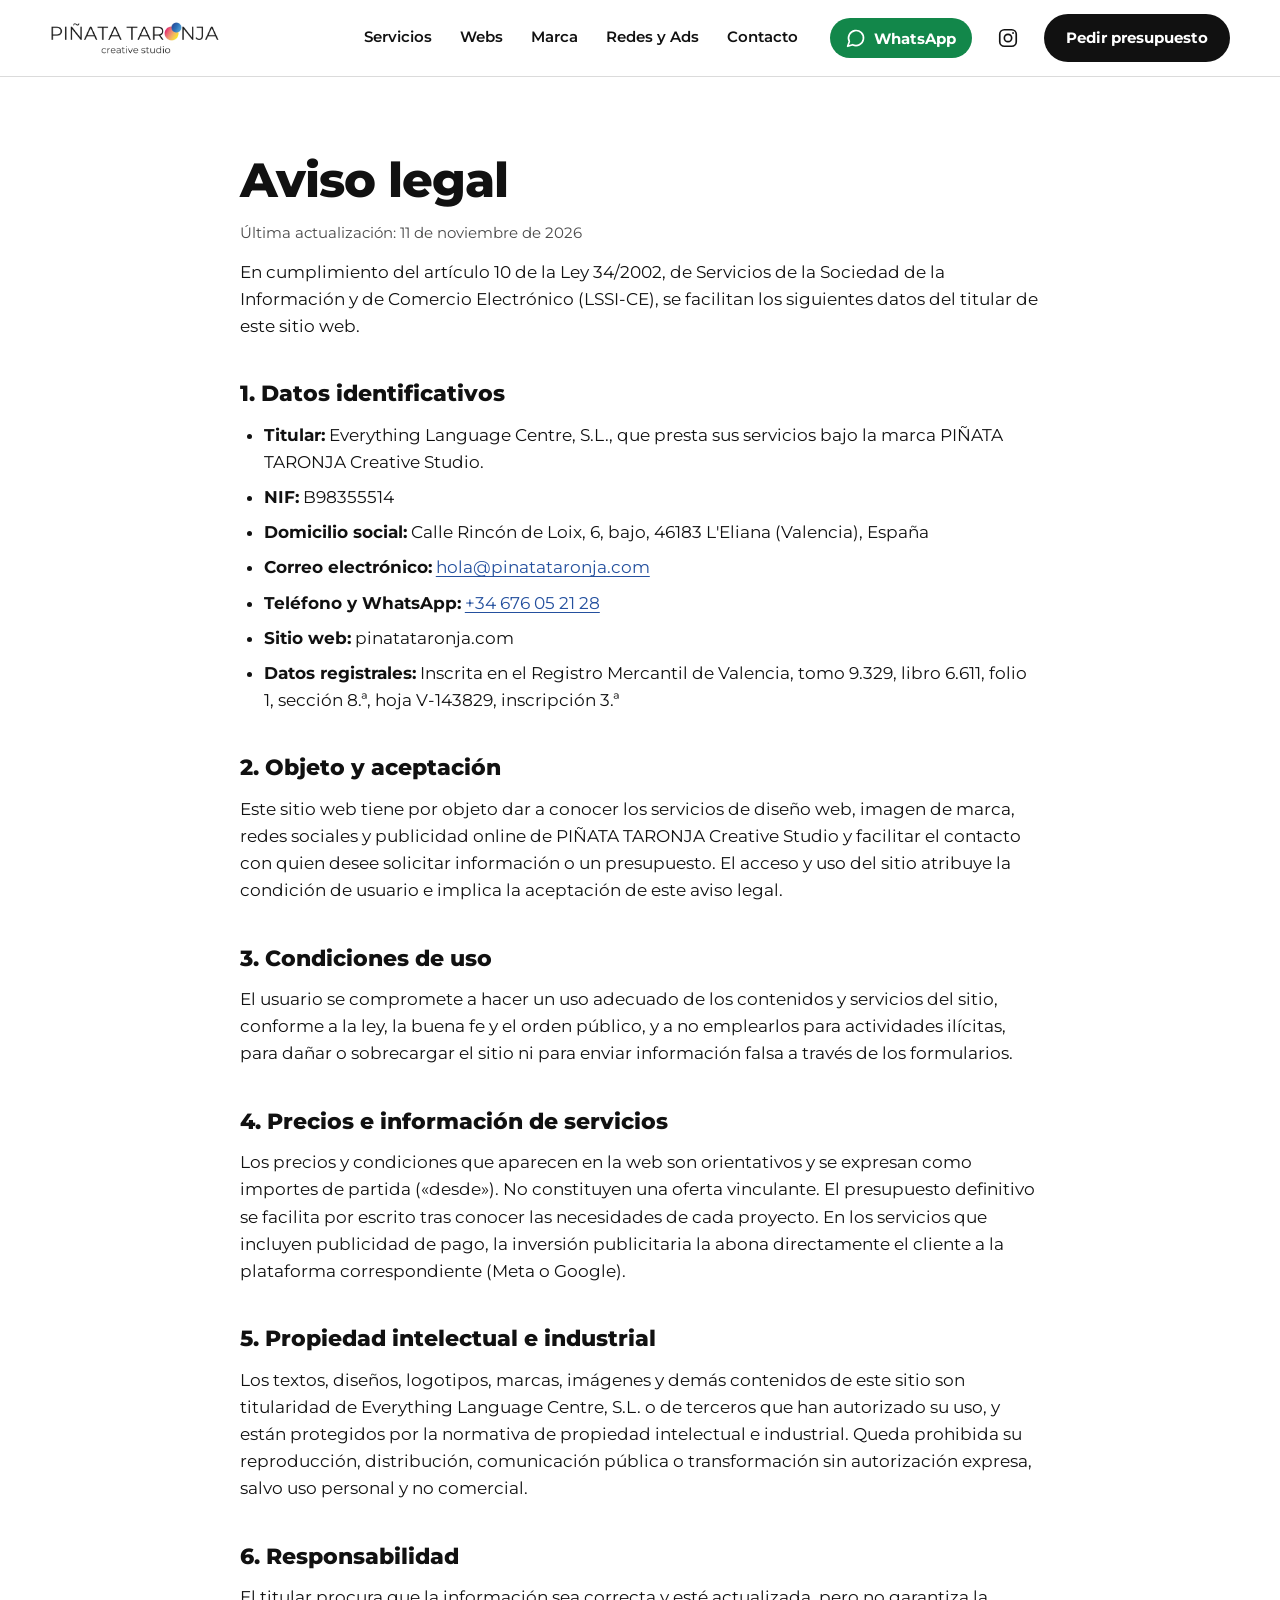
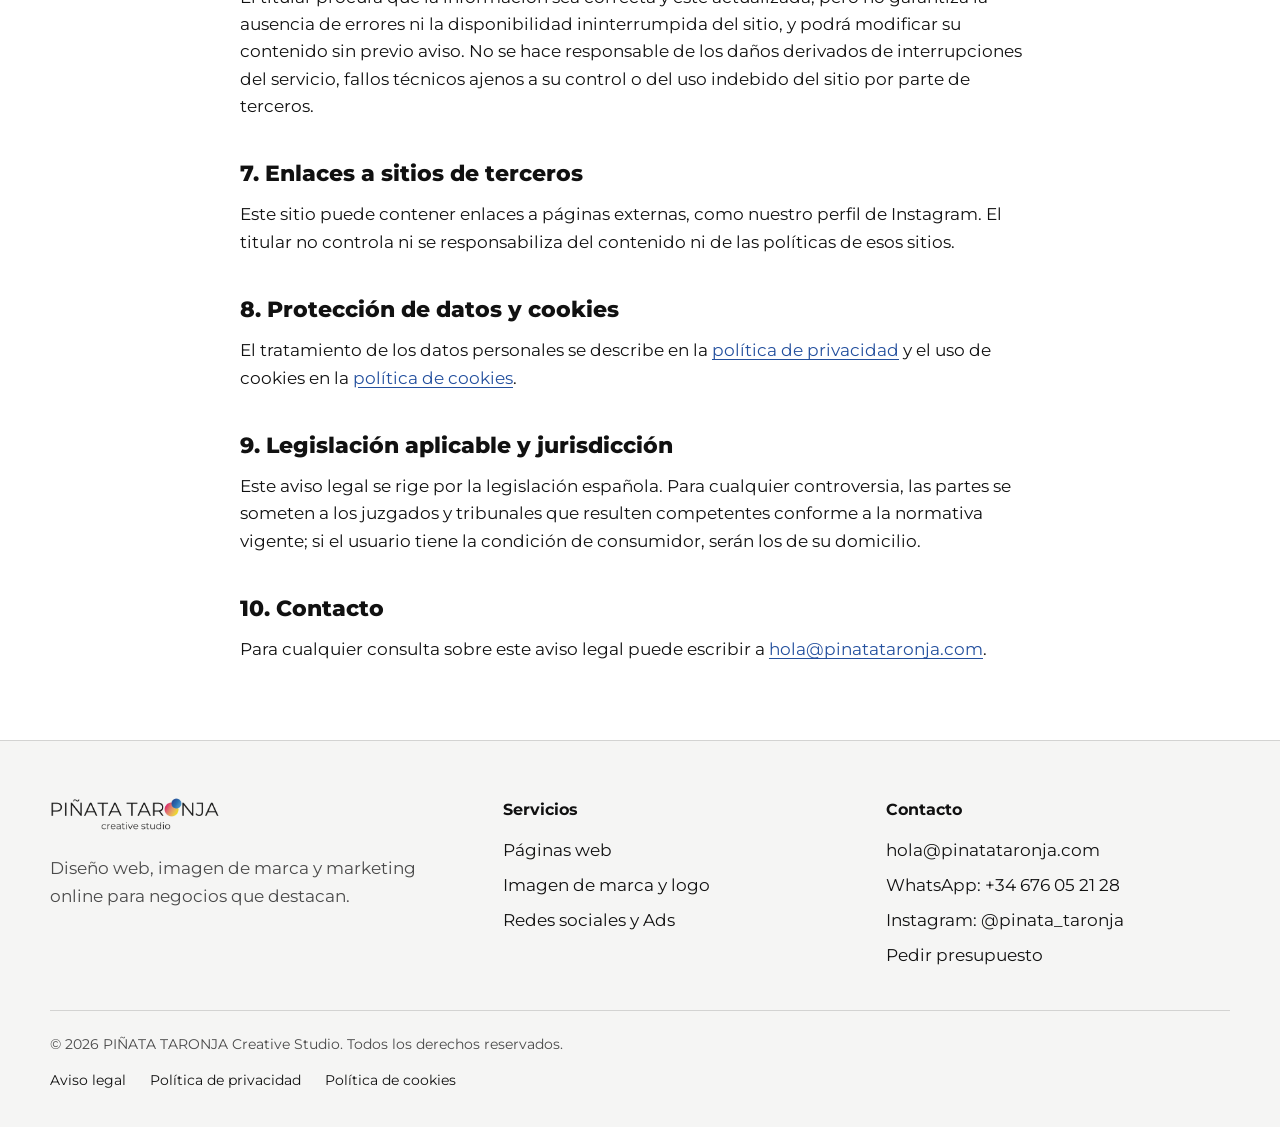
==== aviso-legal.html @ 84d69e21 "Botón de WhatsApp en cabecera, enlace en el pie y teléfono en aviso legal y privacidad Co-Authored-B" ====
<!DOCTYPE html>
<html lang="es">
<head>
  <meta charset="utf-8">
  <meta name="viewport" content="width=device-width, initial-scale=1">
  <title>Aviso legal · PIÑATA TARONJA</title>
  <meta name="description" content="Aviso legal y datos identificativos del titular de pinatataronja.com.">
  <meta name="robots" content="index, follow">
  <link rel="canonical" href="https://pinatataronja.com/aviso-legal">
  <link rel="icon" href="img/favicon.png" type="image/png">
  <link rel="preload" href="fonts/montserrat-latin-wght-normal.woff2" as="font" type="font/woff2" crossorigin>
  <link rel="stylesheet" href="css/style.css">
</head>
<body>
  <a class="salto" href="#contenido">Saltar al contenido</a>
<header class="cabecera">
    <div class="contenedor cabecera-interior">
      <a class="logo" href="/" aria-label="PIÑATA TARONJA Creative Studio, inicio"><img src="img/logo.webp" alt="PIÑATA TARONJA Creative Studio" width="184" height="34"></a>
      <nav class="menu" aria-label="Principal">
        <a href="/#servicios">Servicios</a>
        <a href="/#webs">Webs</a>
        <a href="/#marca">Marca</a>
        <a href="/#redes">Redes y Ads</a>
        <a href="/#contacto">Contacto</a>
      </nav>
      <div class="cabecera-acciones">
        <a class="boton-wa" href="https://wa.me/34676052128?text=Hola%2C%20quiero%20informaci%C3%B3n%20sobre%20vuestros%20servicios" target="_blank" rel="noopener noreferrer" aria-label="Escríbenos por WhatsApp"><svg viewBox="0 0 24 24" fill="none" stroke="currentColor" stroke-width="2" stroke-linecap="round" stroke-linejoin="round" aria-hidden="true"><path d="M7.9 20A9 9 0 1 0 4 16.1L2 22Z"/></svg><span>WhatsApp</span></a>
        <a class="icono-ig" href="https://www.instagram.com/pinata_taronja/" target="_blank" rel="noopener noreferrer" aria-label="Instagram de PIÑATA TARONJA"><svg viewBox="0 0 24 24" fill="none" stroke="currentColor" stroke-width="1.8" stroke-linecap="round" stroke-linejoin="round" aria-hidden="true"><rect x="3" y="3" width="18" height="18" rx="5"/><circle cx="12" cy="12" r="4"/><circle cx="17.5" cy="6.5" r="1" fill="currentColor" stroke="none"/></svg></a>
        <a class="boton boton-rosa boton-pequeno" href="/#contacto">Pedir presupuesto</a>
      </div>
    </div>
  </header>
  <main id="contenido">
    <article class="legal contenedor">
      <h1>Aviso legal</h1>
      <p class="legal-fecha">Última actualización: 11 de noviembre de 2026</p>

      <p>En cumplimiento del artículo 10 de la Ley 34/2002, de Servicios de la Sociedad de la Información y de Comercio Electrónico (LSSI-CE), se facilitan los siguientes datos del titular de este sitio web.</p>

      <h2>1. Datos identificativos</h2>
      <ul>
        <li><strong>Titular:</strong> Everything Language Centre, S.L., que presta sus servicios bajo la marca PIÑATA TARONJA Creative Studio.</li>
        <li><strong>NIF:</strong> B98355514</li>
        <li><strong>Domicilio social:</strong> Calle Rincón de Loix, 6, bajo, 46183 L'Eliana (Valencia), España</li>
        <li><strong>Correo electrónico:</strong> <a href="mailto:hola@pinatataronja.com">hola@pinatataronja.com</a></li>
        <li><strong>Teléfono y WhatsApp:</strong> <a href="tel:+34676052128">+34 676 05 21 28</a></li>
        <li><strong>Sitio web:</strong> pinatataronja.com</li>
        <li><strong>Datos registrales:</strong> Inscrita en el Registro Mercantil de Valencia, tomo 9.329, libro 6.611, folio 1, sección 8.ª, hoja V-143829, inscripción 3.ª</li>
      </ul>

      <h2>2. Objeto y aceptación</h2>
      <p>Este sitio web tiene por objeto dar a conocer los servicios de diseño web, imagen de marca, redes sociales y publicidad online de PIÑATA TARONJA Creative Studio y facilitar el contacto con quien desee solicitar información o un presupuesto. El acceso y uso del sitio atribuye la condición de usuario e implica la aceptación de este aviso legal.</p>

      <h2>3. Condiciones de uso</h2>
      <p>El usuario se compromete a hacer un uso adecuado de los contenidos y servicios del sitio, conforme a la ley, la buena fe y el orden público, y a no emplearlos para actividades ilícitas, para dañar o sobrecargar el sitio ni para enviar información falsa a través de los formularios.</p>

      <h2>4. Precios e información de servicios</h2>
      <p>Los precios y condiciones que aparecen en la web son orientativos y se expresan como importes de partida («desde»). No constituyen una oferta vinculante. El presupuesto definitivo se facilita por escrito tras conocer las necesidades de cada proyecto. En los servicios que incluyen publicidad de pago, la inversión publicitaria la abona directamente el cliente a la plataforma correspondiente (Meta o Google).</p>

      <h2>5. Propiedad intelectual e industrial</h2>
      <p>Los textos, diseños, logotipos, marcas, imágenes y demás contenidos de este sitio son titularidad de Everything Language Centre, S.L. o de terceros que han autorizado su uso, y están protegidos por la normativa de propiedad intelectual e industrial. Queda prohibida su reproducción, distribución, comunicación pública o transformación sin autorización expresa, salvo uso personal y no comercial.</p>

      <h2>6. Responsabilidad</h2>
      <p>El titular procura que la información sea correcta y esté actualizada, pero no garantiza la ausencia de errores ni la disponibilidad ininterrumpida del sitio, y podrá modificar su contenido sin previo aviso. No se hace responsable de los daños derivados de interrupciones del servicio, fallos técnicos ajenos a su control o del uso indebido del sitio por parte de terceros.</p>

      <h2>7. Enlaces a sitios de terceros</h2>
      <p>Este sitio puede contener enlaces a páginas externas, como nuestro perfil de Instagram. El titular no controla ni se responsabiliza del contenido ni de las políticas de esos sitios.</p>

      <h2>8. Protección de datos y cookies</h2>
      <p>El tratamiento de los datos personales se describe en la <a href="privacidad">política de privacidad</a> y el uso de cookies en la <a href="cookies">política de cookies</a>.</p>

      <h2>9. Legislación aplicable y jurisdicción</h2>
      <p>Este aviso legal se rige por la legislación española. Para cualquier controversia, las partes se someten a los juzgados y tribunales que resulten competentes conforme a la normativa vigente; si el usuario tiene la condición de consumidor, serán los de su domicilio.</p>

      <h2>10. Contacto</h2>
      <p>Para cualquier consulta sobre este aviso legal puede escribir a <a href="mailto:hola@pinatataronja.com">hola@pinatataronja.com</a>.</p>
    </article>
  </main>
<footer class="pie">
    <div class="contenedor">
      <div class="pie-interior">
        <div>
          <a class="logo-pie" href="/"><img src="img/logo.webp" alt="PIÑATA TARONJA Creative Studio" width="184" height="34"></a>
          <p>Diseño web, imagen de marca y marketing online para negocios que destacan.</p>
        </div>
        <div>
          <h2>Servicios</h2>
          <ul>
            <li><a href="/#webs">Páginas web</a></li>
            <li><a href="/#marca">Imagen de marca y logo</a></li>
            <li><a href="/#redes">Redes sociales y Ads</a></li>
          </ul>
        </div>
        <div>
          <h2>Contacto</h2>
          <ul>
            <li><a href="mailto:hola@pinatataronja.com">hola@pinatataronja.com</a></li>
            <li><a href="https://wa.me/34676052128?text=Hola%2C%20quiero%20informaci%C3%B3n%20sobre%20vuestros%20servicios" target="_blank" rel="noopener noreferrer">WhatsApp: +34 676 05 21 28</a></li>
            <li><a href="https://www.instagram.com/pinata_taronja/" target="_blank" rel="noopener noreferrer">Instagram: @pinata_taronja</a></li>
            <li><a href="/#contacto">Pedir presupuesto</a></li>
          </ul>
        </div>
      </div>
      <p class="pie-legal">© 2026 PIÑATA TARONJA Creative Studio. Todos los derechos reservados.</p>
      <nav class="pie-enlaces" aria-label="Información legal"><a href="aviso-legal">Aviso legal</a><a href="privacidad">Política de privacidad</a><a href="cookies">Política de cookies</a></nav>
    </div>
  </footer>
</body>
</html>
---- css/style.css ----
@font-face {
  font-family: "Montserrat"; font-style: normal; font-weight: 100 900; font-display: swap;
  src: url("../fonts/montserrat-latin-ext-wght-normal.woff2") format("woff2");
  unicode-range: U+0100-02BA, U+02BD-02C5, U+02C7-02CC, U+02CE-02D7, U+02DD-02FF, U+0304, U+0308, U+0329, U+1D00-1DBF, U+1E00-1E9F, U+1EF2-1EFF, U+2020, U+20A0-20AB, U+20AD-20C0, U+2113, U+2C60-2C7F, U+A720-A7FF;
}
@font-face {
  font-family: "Montserrat"; font-style: normal; font-weight: 100 900; font-display: swap;
  src: url("../fonts/montserrat-latin-wght-normal.woff2") format("woff2");
  unicode-range: U+0000-00FF, U+0131, U+0152-0153, U+02BB-02BC, U+02C6, U+02DA, U+02DC, U+0304, U+0308, U+0329, U+2000-206F, U+20AC, U+2122, U+2191, U+2193, U+2212, U+2215, U+FEFF, U+FFFD;
}
/* PIÑATA TARONJA · Creative Studio
   Paleta tomada de colores.jpeg */
:root {
  --marino: #24509e;
  --cielo: #4797d2;
  --rosa: #e7396d;
  --rosa-fuerte: #cc2a5c; /* rosa algo más oscuro para texto blanco (contraste AA) */
  --coral: #ee926f;
  --amarillo: #f6e521;
  --texto: #1f2a44;
  --texto-suave: #4a5673;
  --fondo: #ffffff;
  --fondo-cielo: #eef5fb;
  --linea: rgba(36, 80, 158, 0.16);
  --degradado: linear-gradient(135deg, #e7236d 0%, #ec7873 30%, #f2aa68 55%, #f7d14a 78%, #f8e81f 100%);
  --radio: 28px;
  --ancho: 1180px;
}

*, *::before, *::after { box-sizing: border-box; }
html { scroll-behavior: smooth; scroll-padding-top: 88px; }
body {
  margin: 0;
  font-family: "Montserrat", system-ui, -apple-system, "Segoe UI", sans-serif;
  font-size: 1.0625rem;
  line-height: 1.6;
  color: var(--texto);
  background: var(--fondo);
  -webkit-font-smoothing: antialiased;
}
img { max-width: 100%; display: block; }
a { color: inherit; }
h1, h2, h3, p, ul { margin: 0; }
ul { padding: 0; list-style: none; }

:focus-visible { outline: 3px solid var(--cielo); outline-offset: 3px; border-radius: 6px; }

.contenedor { width: min(var(--ancho), 100% - 48px); margin-inline: auto; }

.salto {
  position: absolute; left: -999px; top: 8px; z-index: 100;
  background: var(--marino); color: #fff; padding: 10px 16px; border-radius: 8px;
}
.salto:focus { left: 8px; }

/* ---------- Botones ---------- */
.boton {
  display: inline-flex; align-items: center; justify-content: center;
  font: inherit; font-weight: 700; font-size: 1rem; text-decoration: none; cursor: pointer;
  padding: 14px 28px; border-radius: 999px; border: 2px solid transparent;
  transition: background-color .2s, color .2s, border-color .2s, transform .2s;
}
.boton-rosa { background: var(--rosa-fuerte); color: #fff; }
.boton-rosa:hover { background: #a81e4a; }
.boton-linea { border-color: var(--marino); color: var(--marino); background: transparent; }
.boton-linea:hover { background: var(--marino); color: #fff; }
.boton-pequeno { padding: 10px 20px; font-size: .9375rem; }
.boton-bloque { width: 100%; }

/* ---------- Cabecera ---------- */
.cabecera {
  position: sticky; top: 0; z-index: 50;
  background: rgba(255, 255, 255, .94); backdrop-filter: blur(8px);
  border-bottom: 1px solid var(--linea);
}
.cabecera-interior { display: flex; align-items: center; gap: 32px; min-height: 76px; }
.logo img { height: 34px; width: auto; }
.menu { display: flex; gap: 28px; margin-left: auto; }
.menu a { text-decoration: none; font-weight: 600; font-size: .9375rem; color: var(--marino); padding: 6px 0; border-bottom: 2px solid transparent; }
.menu a:hover { border-bottom-color: var(--rosa); }
.cabecera-acciones { display: flex; align-items: center; gap: 16px; }
.icono-ig { display: grid; place-items: center; width: 40px; height: 40px; color: var(--marino); border-radius: 50%; }
.icono-ig:hover { color: var(--rosa); }
.icono-ig svg { width: 22px; height: 22px; }

/* ---------- Hero ---------- */
.hero { padding: clamp(48px, 8vw, 110px) 0 clamp(40px, 6vw, 80px); overflow-x: clip; }
.hero-interior { display: grid; grid-template-columns: 1.15fr .85fr; gap: 48px; align-items: center; }
.hero h1 {
  font-weight: 800; font-size: clamp(2.5rem, 5.6vw, 4.9rem); line-height: 1.04;
  letter-spacing: -0.025em; color: var(--marino); text-wrap: balance;
}
.hero-texto { margin-top: 28px; max-width: 34em; font-size: 1.1875rem; color: var(--texto-suave); }
.hero-botones { display: flex; flex-wrap: wrap; gap: 14px; margin-top: 36px; }

.circulos { width: min(100%, 440px); margin-inline: auto; }
.circulos { position: relative; z-index: 2; } /* el azul pasa por encima del texto y la foto durante la animación (la cabecera sigue por encima) */
.imagotipo { position: relative; isolation: isolate; width: 100%; aspect-ratio: 375 / 395; animation: crece 1.1s cubic-bezier(.2, .8, .2, 1) both; }
.pt-capa { position: absolute; inset: 0; width: 100%; height: 100%; overflow: visible; }
.pt-grande { z-index: 1; }
.pt-azul { z-index: 2; } /* en reposo el azul va delante, como en el logo original */
.pt-azul.detras { z-index: 0; }

/* Título del hero: efecto de ola (las letras se separan en JS solo en escritorio con ratón) */
.ola-palabra { display: inline-block; white-space: nowrap; }
.ola-letra { display: inline-block; transform-origin: 50% 75%; }
.circulo { position: absolute; border-radius: 50%; }
.circulo-grande {
  width: 76%; height: 76%; left: 0; bottom: 0; background: var(--degradado);
  animation: crece 1.1s cubic-bezier(.2, .8, .2, 1) both;
}
.circulo-azul {
  width: 44%; height: 44%; right: 2%; top: 4%;
  background: linear-gradient(160deg, var(--cielo), var(--marino));
  animation: crece 1.1s .25s cubic-bezier(.2, .8, .2, 1) both;
}
@keyframes crece { from { transform: scale(.4); opacity: 0; } to { transform: scale(1); opacity: 1; } }

.banda-foto { padding-bottom: clamp(48px, 7vw, 96px); }
.banda-foto img { width: 100%; height: clamp(180px, 28vw, 380px); object-fit: cover; border-radius: var(--radio); }

/* ---------- Secciones ---------- */
.seccion { padding: clamp(56px, 8vw, 112px) 0; overflow-x: clip; }
.seccion-cielo { background: var(--fondo-cielo); }
.seccion-marino { background: var(--marino); color: #fff; }
.seccion-cabecera { max-width: 40em; margin-bottom: clamp(32px, 5vw, 56px); }
.seccion h2 {
  font-weight: 800; font-size: clamp(1.9rem, 3.8vw, 3rem); line-height: 1.1;
  letter-spacing: -0.02em; color: var(--marino); text-wrap: balance;
}
.seccion-marino h2 { color: #fff; }
.seccion-cabecera p { margin-top: 16px; font-size: 1.125rem; color: var(--texto-suave); }
.seccion-marino .seccion-cabecera p { color: rgba(255, 255, 255, .82); }
.etiqueta-cobro {
  display: inline-block; margin-top: 18px; padding: 6px 14px; border-radius: 999px;
  font-weight: 600; font-size: .9rem; border: 1.5px solid var(--marino); color: var(--marino);
}
.seccion-marino .etiqueta-cobro { border-color: var(--amarillo); color: var(--amarillo); }

/* ---------- Servicios ---------- */
.servicios-interior { display: grid; grid-template-columns: .9fr 1.1fr; gap: 64px; align-items: start; }
.servicios-interior .seccion-cabecera { margin-bottom: 0; }
.lista-servicios li {
  display: flex; align-items: center; gap: 18px; padding: 20px 0;
  border-bottom: 1px solid var(--linea); font-weight: 700; font-size: 1.25rem; color: var(--marino);
}
.lista-servicios li:first-child { border-top: 1px solid var(--linea); }
.lista-servicios li::before {
  content: ""; flex: none; width: 16px; height: 16px; border-radius: 50%; background: var(--c, var(--rosa));
}
.lista-servicios li:nth-child(5n+1) { --c: var(--rosa); }
.lista-servicios li:nth-child(5n+2) { --c: var(--cielo); }
.lista-servicios li:nth-child(5n+3) { --c: var(--coral); }
.lista-servicios li:nth-child(5n+4) { --c: var(--marino); }
.lista-servicios li:nth-child(5n+5) { --c: var(--amarillo); }
.lista-servicios li:nth-child(5n+5)::before { box-shadow: inset 0 0 0 1.5px rgba(36, 80, 158, .3); }

/* ---------- Packs ---------- */
.packs { display: grid; grid-template-columns: repeat(3, 1fr); gap: 24px; align-items: stretch; }
.pack {
  display: flex; flex-direction: column; padding: 36px 32px 32px;
  background: #fff; color: var(--texto);
  border: 1.5px solid var(--linea); border-radius: var(--radio);
}
.pack h3 { font-weight: 800; font-size: 1.375rem; line-height: 1.2; color: var(--marino); min-height: 2.4em; }
.pack-para { margin-top: 10px; color: var(--texto-suave); font-size: 1rem; }
.pack-precio { margin-top: 24px; font-weight: 800; font-size: 1.875rem; letter-spacing: -0.02em; color: var(--marino); line-height: 1.1; }
.pack-precio small { display: block; margin-top: 6px; font-weight: 600; font-size: .9rem; letter-spacing: 0; color: var(--texto-suave); }
.pack-sufijo { font-size: 1rem; font-weight: 700; letter-spacing: 0; }
.pack-lista { margin: 26px 0 28px; display: grid; gap: 12px; flex: 1; align-content: start; }
.pack-lista li { position: relative; padding-left: 28px; font-size: 1rem; }
.pack-lista li::before {
  content: ""; position: absolute; left: 2px; top: .48em; width: 12px; height: 12px; border-radius: 50%;
  background: var(--degradado);
}
.pack-nota {
  margin-bottom: 22px; padding-top: 16px; border-top: 1px dashed var(--linea);
  font-size: .875rem; line-height: 1.5; color: var(--texto-suave); font-style: italic;
}
.pack-destacado { background: var(--rosa-fuerte); border-color: var(--rosa-fuerte); color: #fff; }
.pack-destacado h3, .pack-destacado .pack-precio { color: #fff; }
.pack-destacado .pack-para, .pack-destacado .pack-precio small, .pack-destacado .pack-nota { color: rgba(255, 255, 255, .92); }
.pack-destacado .pack-nota { border-top-color: rgba(255, 255, 255, .5); }
.pack-destacado .pack-lista li::before { background: var(--amarillo); }
.pack-destacado .boton { background: #fff; color: var(--rosa-fuerte); }
.pack-destacado .boton:hover { background: var(--marino); color: #fff; }
.pack .boton-linea { margin-top: auto; }
.seccion-marino .pack:not(.pack-destacado) { border-color: transparent; }
.nota-pie { margin-top: 28px; font-size: .9375rem; color: var(--texto-suave); }
.seccion-marino .nota-pie { color: rgba(255, 255, 255, .78); }

/* ---------- Presupuesto ---------- */
.presupuesto-interior { display: grid; grid-template-columns: .8fr 1.2fr; gap: clamp(32px, 6vw, 80px); align-items: center; }
.presupuesto-foto { position: relative; }
.presupuesto-foto img { width: 100%; aspect-ratio: 688 / 902; object-fit: cover; border-radius: var(--radio); }
.presupuesto-foto::after {
  content: ""; position: absolute; width: 38%; aspect-ratio: 1; right: -8%; bottom: -6%;
  border-radius: 50%; background: var(--degradado); z-index: -1;
}
.formulario { display: grid; gap: 18px; margin-top: 8px; }
.campos { display: grid; grid-template-columns: 1fr 1fr; gap: 18px; }
.campo { display: grid; gap: 6px; }
.campo-ancho { grid-column: 1 / -1; }
.campo label { font-weight: 600; font-size: .9375rem; color: var(--marino); }
.campo input, .campo select, .campo textarea {
  font: inherit; color: var(--texto); background: #fff; width: 100%;
  padding: 13px 16px; border: 1.5px solid rgba(36, 80, 158, .35); border-radius: 14px;
}
.campo textarea { min-height: 120px; resize: vertical; }
.campo input:focus, .campo select:focus, .campo textarea:focus { outline: 3px solid var(--cielo); outline-offset: 1px; border-color: var(--cielo); }
.casilla { display: flex; gap: 12px; align-items: flex-start; font-size: .9375rem; color: var(--texto-suave); }
.casilla input { width: 20px; height: 20px; margin-top: 3px; accent-color: var(--rosa); flex: none; }
.casilla a { color: var(--marino); }
.mensaje-ok {
  display: none; padding: 16px 20px; border-radius: 14px; font-weight: 600;
  background: #e8f6ee; color: #14573a; border: 1.5px solid #9bd3b4;
}
.mensaje-ok.visible { display: block; }
.formulario .boton { justify-self: start; }

/* ---------- Newsletter ---------- */
.newsletter { padding: clamp(48px, 6vw, 80px) 0; background: var(--fondo-cielo); }
.newsletter-interior { display: grid; grid-template-columns: 1fr 1fr; gap: 48px; align-items: center; }
.newsletter h2 { font-weight: 800; font-size: clamp(1.5rem, 2.8vw, 2.125rem); line-height: 1.15; color: var(--marino); }
.newsletter p.sub { margin-top: 10px; color: var(--texto-suave); }
.newsletter .formulario { margin-top: 0; }
.fila-email { display: flex; gap: 12px; flex-wrap: wrap; }
.fila-email input {
  flex: 1 1 240px; font: inherit; padding: 13px 18px; border-radius: 999px;
  border: 1.5px solid rgba(36, 80, 158, .35); background: #fff;
}
.fila-email input:focus { outline: 3px solid var(--cielo); outline-offset: 1px; border-color: var(--cielo); }
.newsletter .formulario .boton { justify-self: auto; }

/* ---------- Pie ---------- */
.pie { background: var(--marino); color: #fff; padding: 56px 0 36px; }
.pie-interior { display: grid; grid-template-columns: 1.2fr 1fr 1fr; gap: 40px; }
.pie .logo-pie { background: #fff; display: inline-block; padding: 10px 18px; border-radius: 16px; }
.pie .logo-pie img { height: 34px; width: auto; }
.pie h2 { font-size: 1rem; font-weight: 700; margin-bottom: 14px; color: var(--amarillo); }
.pie ul { display: grid; gap: 8px; }
.pie a { text-decoration: none; color: rgba(255, 255, 255, .9); }
.pie a:hover { color: #fff; text-decoration: underline; }
.pie p { color: rgba(255, 255, 255, .8); margin-top: 16px; max-width: 24em; }
.pie .pie-legal { max-width: none; margin-top: 40px; padding-top: 22px; border-top: 1px solid rgba(255, 255, 255, .22); font-size: .875rem; color: rgba(255, 255, 255, .7); }

/* ---------- Responsive ---------- */
@media (max-width: 980px) {
  .pack h3 { min-height: 0; }
  .packs { grid-template-columns: 1fr; max-width: 560px; margin-inline: auto; }
  .hero-interior, .servicios-interior, .presupuesto-interior, .newsletter-interior { grid-template-columns: 1fr; }
  .circulos { width: min(100%, 300px); }
  .presupuesto-foto { max-width: 360px; }
  .pie-interior { grid-template-columns: 1fr 1fr; }
  .pie-interior > div:first-child { grid-column: 1 / -1; }
}
@media (max-width: 760px) {
  .menu { display: none; }
  .cabecera-acciones { margin-left: auto; }
  .campos { grid-template-columns: 1fr; }
}
@media (max-width: 480px) {
  .cabecera .boton { display: none; }
  .pack { padding: 28px 22px 24px; }
  .pie-interior { grid-template-columns: 1fr; }
}
@media (prefers-reduced-motion: reduce) {
  html { scroll-behavior: auto; }
  .circulo, .imagotipo { animation: none; }
  .boton { transition: none; }
}

/* =====================================================
   Versión sobria: texto negro, fondos blancos/gris claro.
   El color corporativo queda para detalles puntuales.
   ===================================================== */
:root {
  --texto: #111111;
  --texto-suave: #4a4a4a;
  --fondo-cielo: #f5f5f4;
  --linea: rgba(0, 0, 0, .14);
}
h1, h2, h3, .hero h1, .seccion h2, .newsletter h2, .pack h3, .pack-precio { color: #111; }
.menu a, .icono-ig, .campo label, .lista-servicios li, .casilla a { color: #111; }
.menu a:hover { border-bottom-color: var(--rosa); }
.icono-ig:hover { color: var(--rosa); }

.boton-linea { border-color: #111; color: #111; }
.boton-linea:hover { background: #111; color: #fff; }
.cabecera .boton-rosa { background: #111; }
.cabecera .boton-rosa:hover { background: var(--rosa-fuerte); }

.etiqueta-cobro { border-color: #111; color: #111; }
.lista-servicios li::before { width: 10px; height: 10px; background: #111; box-shadow: none; }
.lista-servicios li:nth-child(1)::before { background: var(--rosa); }

/* Packs: neutros, solo el destacado lleva color */
.pack { border: 1px solid var(--linea); }
.pack-lista li::before { background: #111; width: 8px; height: 8px; top: .65em; }
.pack-destacado { background: var(--marino); border-color: var(--marino); color: #fff; }
.pack-destacado h3, .pack-destacado .pack-precio { color: #fff; }
.pack-destacado .pack-lista li::before { background: var(--amarillo); }
.pack-destacado .boton { background: #fff; color: var(--marino); }
.pack-destacado .boton:hover { background: var(--rosa-fuerte); color: #fff; }

/* La sección de Redes y Ads pasa a fondo blanco */
.seccion-marino { background: #fff; color: var(--texto); }
.seccion-marino h2 { color: #111; }
.seccion-marino .seccion-cabecera p, .seccion-marino .nota-pie { color: var(--texto-suave); }
.seccion-marino .etiqueta-cobro { border-color: #111; color: #111; }
.seccion-marino .pack:not(.pack-destacado) { border-color: var(--linea); }

.campo input, .campo select, .campo textarea, .fila-email input { border-color: rgba(0, 0, 0, .35); }
.newsletter .boton-rosa { background: #111; }
.newsletter .boton-rosa:hover { background: var(--rosa-fuerte); }

/* Pie claro */
.pie { background: var(--fondo-cielo); color: #111; border-top: 1px solid var(--linea); }
.pie .logo-pie { background: transparent; padding: 0; }
.pie h2 { color: #111; }
.pie a { color: #111; }
.pie a:hover { color: var(--rosa-fuerte); }
.pie p { color: var(--texto-suave); }
.pie .pie-legal { border-top-color: var(--linea); color: var(--texto-suave); }

.pie .logo-pie img { mix-blend-mode: multiply; }

/* ---------- Cambios de contenido (9 nov) ---------- */
.seccion .etiqueta-cobro, .seccion-marino .etiqueta-cobro {
  border: 0; border-radius: 3px; background: var(--amarillo); color: #111; padding: 3px 12px; font-weight: 700;
}
.pack-desde { display: block; margin-bottom: 2px; font-size: .9375rem; font-weight: 600; letter-spacing: 0; }
.pack-precio small { margin-top: 8px; }

/* Tarjetas destacadas: azul claro y rosa */
.pack-destacado.pack-azul { background: var(--cielo); border-color: var(--cielo); color: #fff; }
.pack-destacado.pack-rosa { background: var(--rosa-fuerte); border-color: var(--rosa-fuerte); color: #fff; }
.pack-destacado.pack-azul h3, .pack-destacado.pack-azul .pack-precio,
.pack-destacado.pack-rosa h3, .pack-destacado.pack-rosa .pack-precio { color: var(--amarillo); }
.pack-destacado.pack-azul .pack-para, .pack-destacado.pack-azul .pack-precio small, .pack-destacado.pack-azul .pack-lista li, .pack-destacado.pack-azul .pack-nota,
.pack-destacado.pack-rosa .pack-para, .pack-destacado.pack-rosa .pack-precio small, .pack-destacado.pack-rosa .pack-lista li, .pack-destacado.pack-rosa .pack-nota { color: #fff; }
.pack-destacado.pack-azul .pack-para, .pack-destacado.pack-azul .pack-lista li, .pack-destacado.pack-azul .pack-nota { font-weight: 500; }
.pack-destacado.pack-azul .pack-lista li::before, .pack-destacado.pack-rosa .pack-lista li::before { background: #fff; }
.pack-destacado.pack-azul .pack-nota, .pack-destacado.pack-rosa .pack-nota { border-top-color: rgba(255, 255, 255, .6); }
.pack-destacado.pack-azul .boton { background: #fff; color: var(--marino); }
.pack-destacado.pack-rosa .boton { background: #fff; color: var(--rosa-fuerte); }
.pack-destacado.pack-azul .boton:hover { background: var(--marino); color: #fff; }
.pack-destacado.pack-rosa .boton:hover { background: #111; color: #fff; }

/* Fotos nuevas */
.banda-foto img { height: clamp(200px, 30vw, 420px); object-position: center 62%; }
.presupuesto-foto img { aspect-ratio: 2 / 3; object-position: center 60%; }
.presupuesto-foto img { height: auto; }

/* Imagotipo sobre la foto (solo móvil y tablet) */
.banda-contenedor { position: relative; }
.banda-foto .sello { display: none; }
@media (max-width: 980px) {
  .circulos { display: none; }
  .hero { padding-bottom: 32px; }
  .banda-foto .sello {
    display: block; position: absolute; top: 14px; left: 14px;
    width: 68px; height: auto; padding: 9px; background: #fff; border-radius: 18px; object-fit: contain;
  }
}

/* Cabecera en tablet: sin saltos de línea; el botón ya está en el hero */
.menu a { white-space: nowrap; }
@media (max-width: 900px) {
  .cabecera .boton { display: none; }
  .menu { gap: 20px; }
}

/* ---------- Páginas legales ---------- */
.legal { max-width: 800px; padding-block: clamp(40px, 6vw, 88px); }
.legal h1 { font-weight: 800; font-size: clamp(2rem, 4.5vw, 3rem); line-height: 1.1; letter-spacing: -0.02em; color: #111; }
.legal-fecha { margin-top: 12px; color: var(--texto-suave); font-size: .9375rem; }
.legal h2 { margin-top: 40px; font-weight: 800; font-size: 1.375rem; line-height: 1.25; color: #111; }
.legal h3 { margin-top: 24px; font-weight: 700; font-size: 1.0625rem; color: #111; }
.legal p, .legal ul { margin-top: 14px; }
.legal ul { list-style: disc; padding-left: 1.4em; display: grid; gap: 8px; }
.legal a { color: var(--marino); text-underline-offset: 3px; }
.legal a:hover { color: var(--rosa-fuerte); }
.legal .pendiente { background: var(--amarillo); color: #111; padding: 0 4px; }
.pie-enlaces { display: flex; flex-wrap: wrap; gap: 8px 24px; margin-top: 14px; font-size: .875rem; }

/* Campo trampa anti-spam: invisible para personas */
.trampa{position:absolute;left:-9999px;width:1px;height:1px;overflow:hidden}

/* Botón de WhatsApp de la cabecera: verde con texto e icono blancos (contraste AA) */
.boton-wa { display: inline-flex; align-items: center; gap: 8px; background: #12874a; color: #fff; font-weight: 700; font-size: .9375rem; padding: 10px 16px; border-radius: 999px; text-decoration: none; line-height: 1; }
.boton-wa svg { width: 20px; height: 20px; }
.boton-wa:hover { background: #0e6e3b; color: #fff; }
.boton-wa:focus-visible { outline: 3px solid #111; outline-offset: 2px; }
@media (max-width: 480px) { .boton-wa { padding: 9px 12px; } .cabecera-acciones { gap: 10px; } }
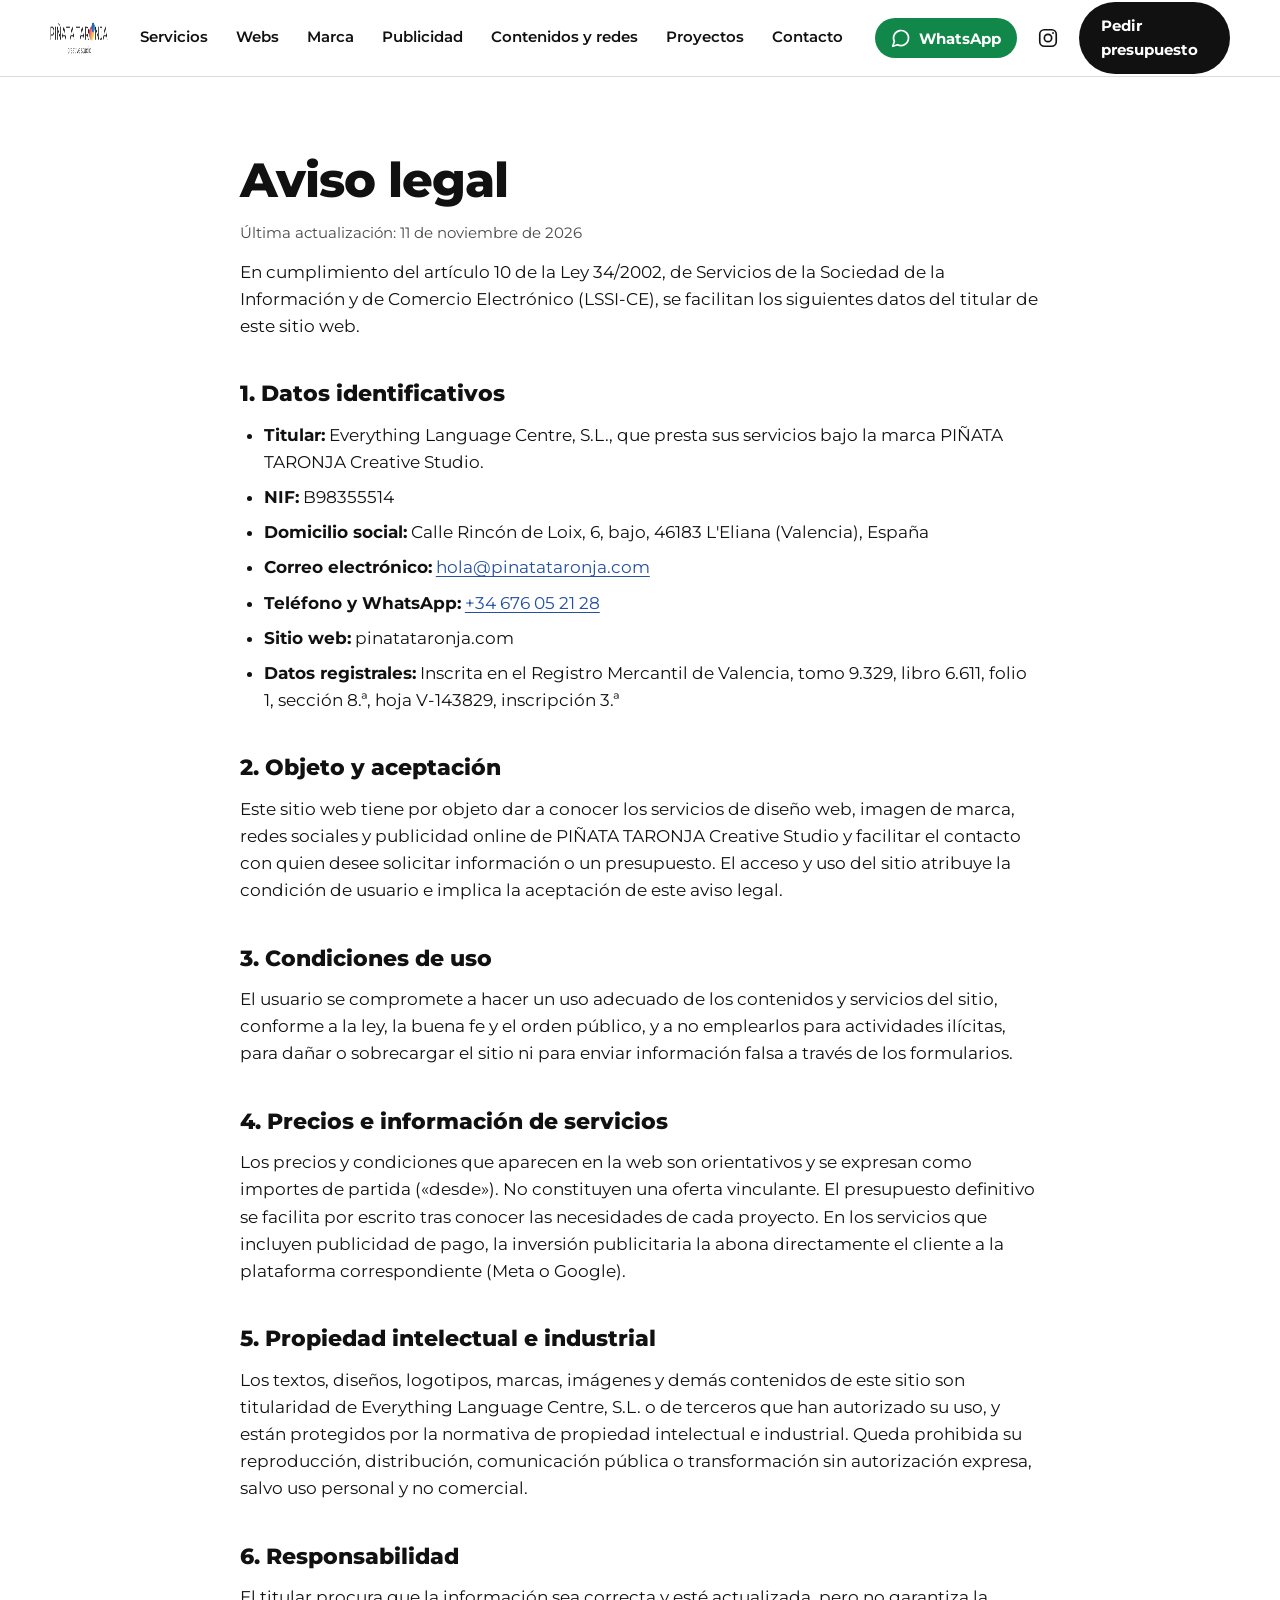
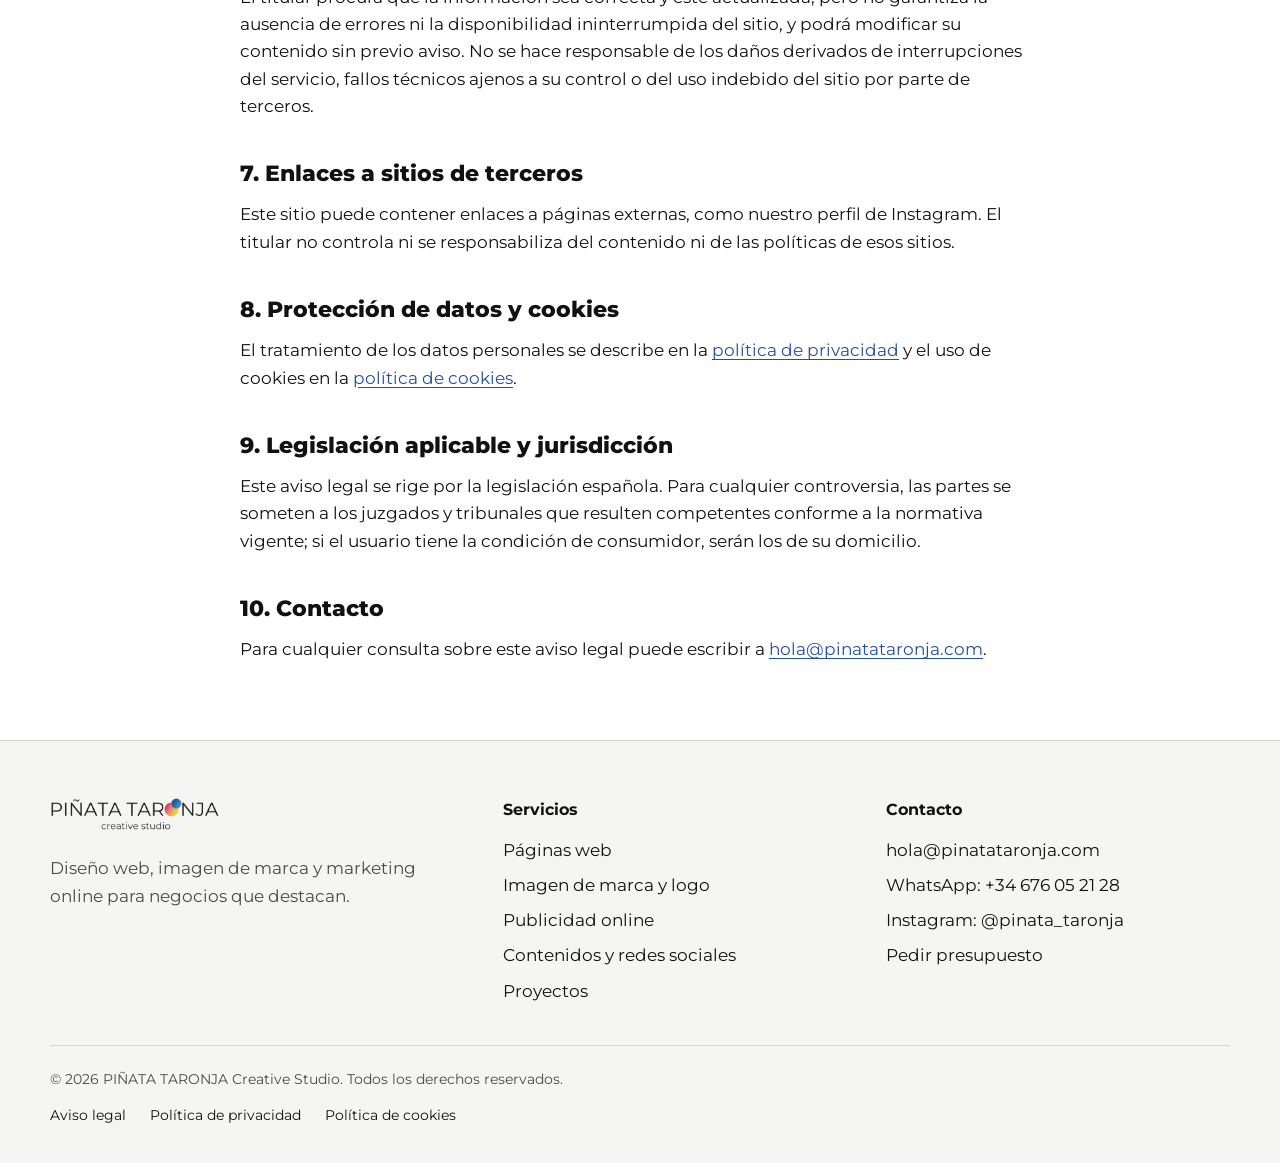
==== commit bfc5aea9: "Página de proyectos con 5 webs de ejemplo; enlaces de menú y pie corregidos (#redes ya no existe) Co" ====
--- a/aviso-legal.html
+++ b/aviso-legal.html
@@ -20,7 +20,9 @@
         <a href="/#servicios">Servicios</a>
         <a href="/#webs">Webs</a>
         <a href="/#marca">Marca</a>
-        <a href="/#redes">Redes y Ads</a>
+        <a href="/#publicidad">Publicidad</a>
+        <a href="/#contenidos">Contenidos y redes</a>
+        <a href="/proyectos">Proyectos</a>
         <a href="/#contacto">Contacto</a>
       </nav>
       <div class="cabecera-acciones">
@@ -88,7 +90,9 @@
           <ul>
             <li><a href="/#webs">Páginas web</a></li>
             <li><a href="/#marca">Imagen de marca y logo</a></li>
-            <li><a href="/#redes">Redes sociales y Ads</a></li>
+            <li><a href="/#publicidad">Publicidad online</a></li>
+            <li><a href="/#contenidos">Contenidos y redes sociales</a></li>
+            <li><a href="/proyectos">Proyectos</a></li>
           </ul>
         </div>
         <div>
--- a/css/style.css
+++ b/css/style.css
@@ -393,3 +393,22 @@
 .boton-wa:hover { background: #0e6e3b; color: #fff; }
 .boton-wa:focus-visible { outline: 3px solid #111; outline-offset: 2px; }
 @media (max-width: 480px) { .boton-wa { padding: 9px 12px; } .cabecera-acciones { gap: 10px; } }
+
+/* Hero: pregunta de cierre */
+.hero-pregunta { font-weight: 700; font-size: 1.25rem; margin: 0 0 24px; }
+
+/* Página de proyectos */
+.proyectos { display: grid; grid-template-columns: repeat(auto-fit, minmax(300px, 1fr)); gap: 32px; }
+.proyecto { display: flex; flex-direction: column; }
+.proyecto-imagen { display: block; border: 1px solid var(--linea); border-radius: 16px; overflow: hidden; margin-bottom: 16px; }
+.proyecto-imagen img { display: block; width: 100%; height: auto; transition: transform .35s ease; }
+.proyecto-imagen:hover img { transform: scale(1.03); }
+.proyecto-tipo { font-size: .8125rem; font-weight: 700; letter-spacing: .04em; text-transform: uppercase; color: var(--rosa-fuerte); margin: 0 0 4px; }
+.proyecto h2 { font-size: 1.375rem; margin: 0 0 8px; }
+.proyecto p:not(.proyecto-tipo) { color: var(--texto-suave); margin: 0 0 12px; }
+.proyecto-enlace { margin-top: auto; font-weight: 700; color: var(--marino); text-decoration: none; }
+.proyecto-enlace:hover { text-decoration: underline; }
+.proyectos-cta { margin-top: clamp(40px, 6vw, 72px); text-align: center; }
+.proyectos-cta p { font-size: 1.25rem; font-weight: 700; margin: 0 0 16px; }
+@media (prefers-reduced-motion: reduce) { .proyecto-imagen img { transition: none; } }
+.sr-only { position: absolute; width: 1px; height: 1px; margin: -1px; padding: 0; overflow: hidden; clip: rect(0 0 0 0); white-space: nowrap; border: 0; }
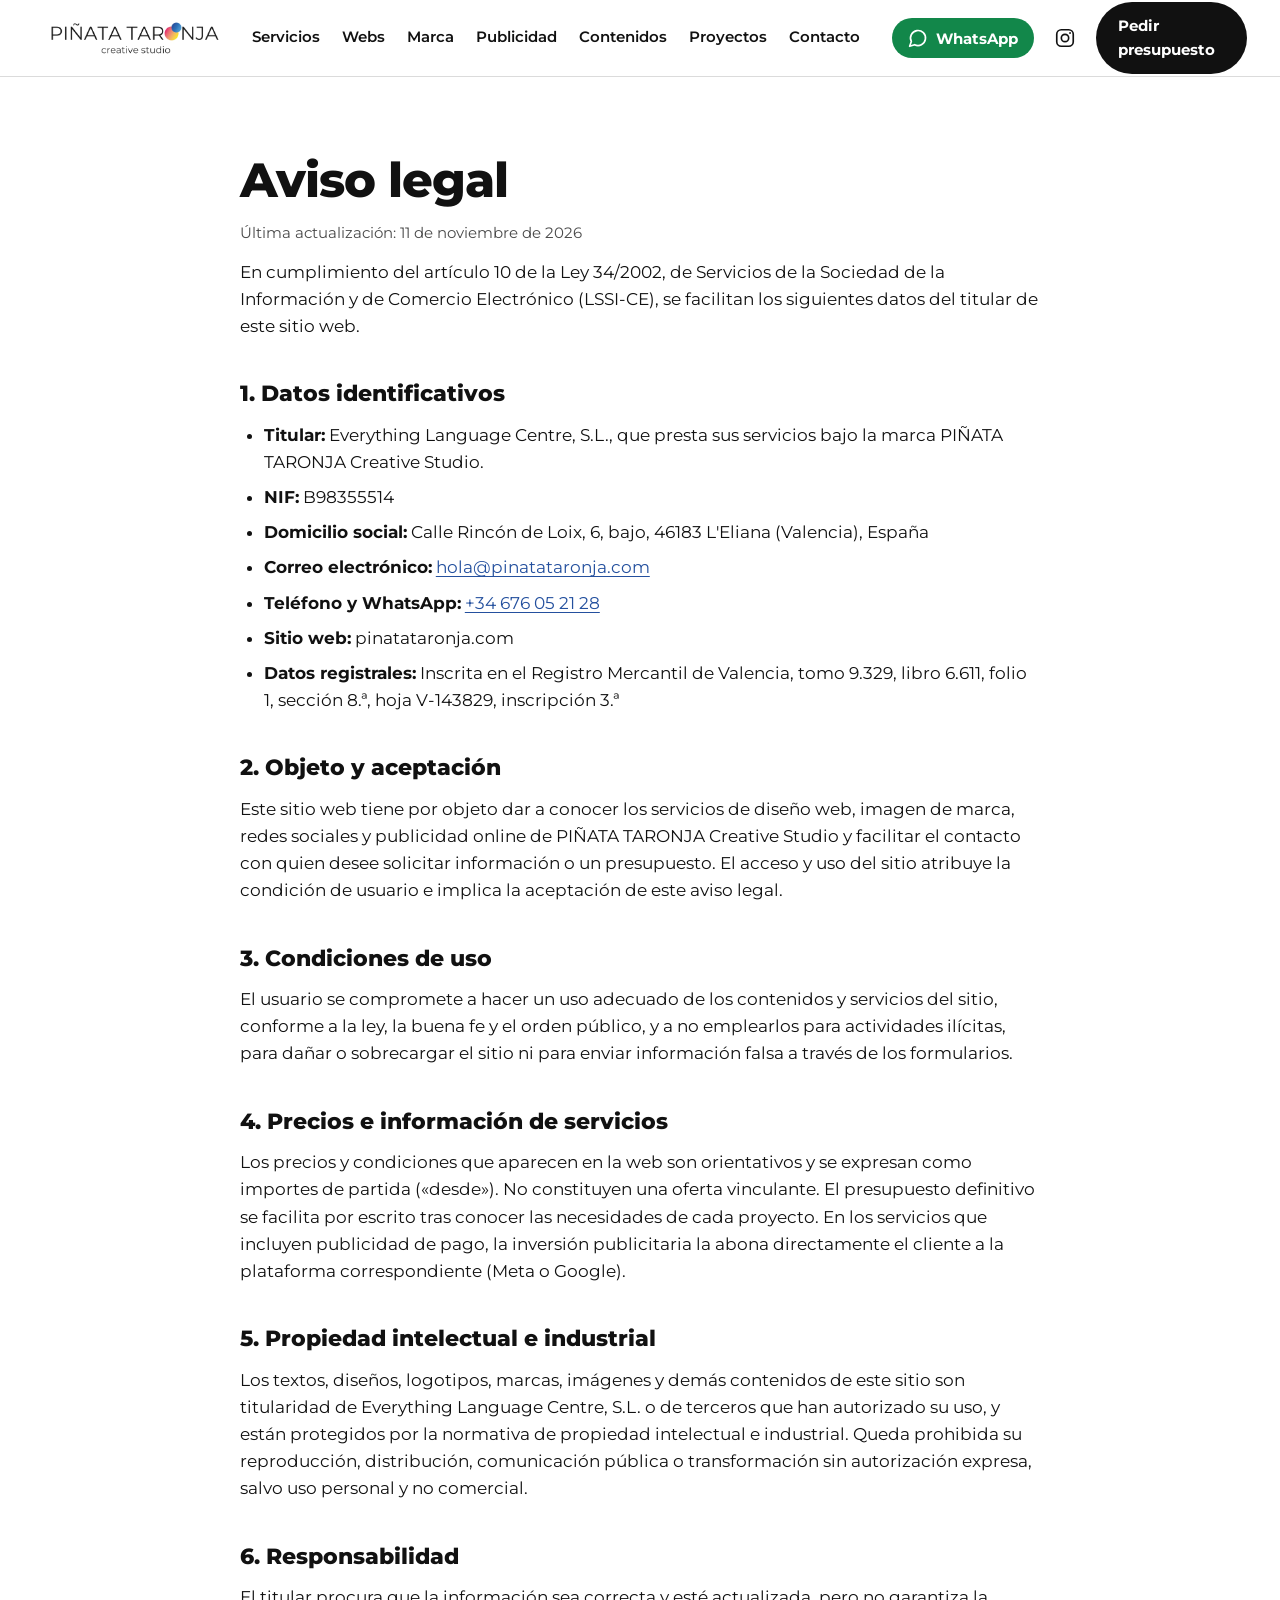
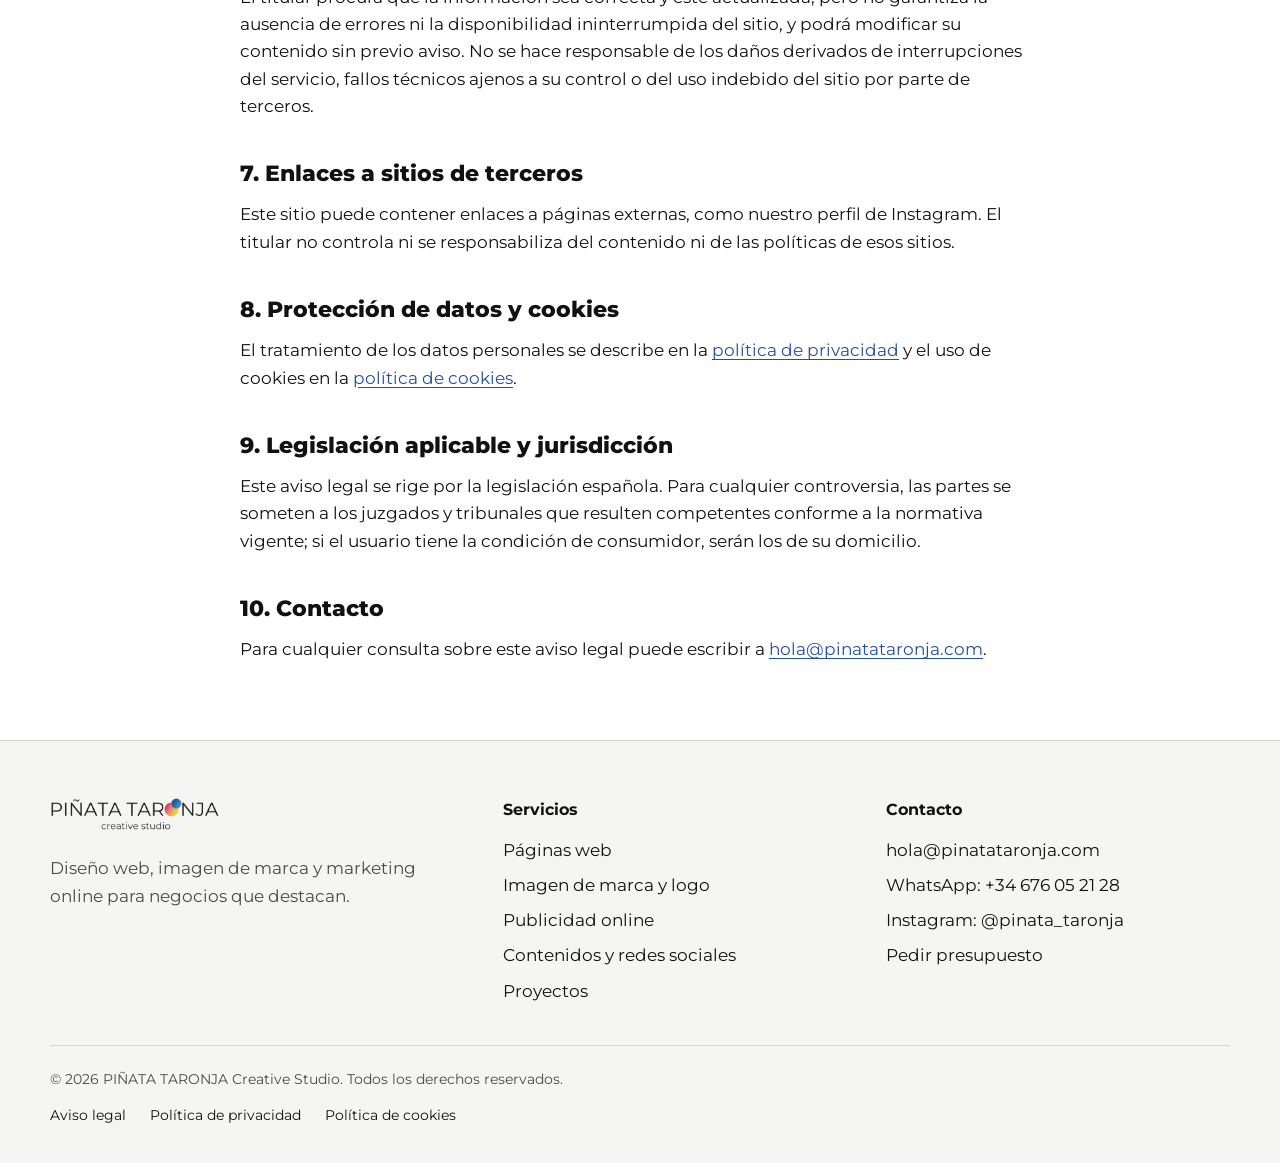
==== commit 80eb3619: "Menú: 'Contenidos' más corto y logo sin encoger Co-Authored-By: Claude Sonnet 5.5 <noreply@anthropic" ====
--- a/aviso-legal.html
+++ b/aviso-legal.html
@@ -21,7 +21,7 @@
         <a href="/#webs">Webs</a>
         <a href="/#marca">Marca</a>
         <a href="/#publicidad">Publicidad</a>
-        <a href="/#contenidos">Contenidos y redes</a>
+        <a href="/#contenidos">Contenidos</a>
         <a href="/proyectos">Proyectos</a>
         <a href="/#contacto">Contacto</a>
       </nav>
--- a/css/style.css
+++ b/css/style.css
@@ -412,3 +412,5 @@
 .proyectos-cta p { font-size: 1.25rem; font-weight: 700; margin: 0 0 16px; }
 @media (prefers-reduced-motion: reduce) { .proyecto-imagen img { transition: none; } }
 .sr-only { position: absolute; width: 1px; height: 1px; margin: -1px; padding: 0; overflow: hidden; clip: rect(0 0 0 0); white-space: nowrap; border: 0; }
+.logo { flex-shrink: 0; }
+.menu { gap: 22px; }
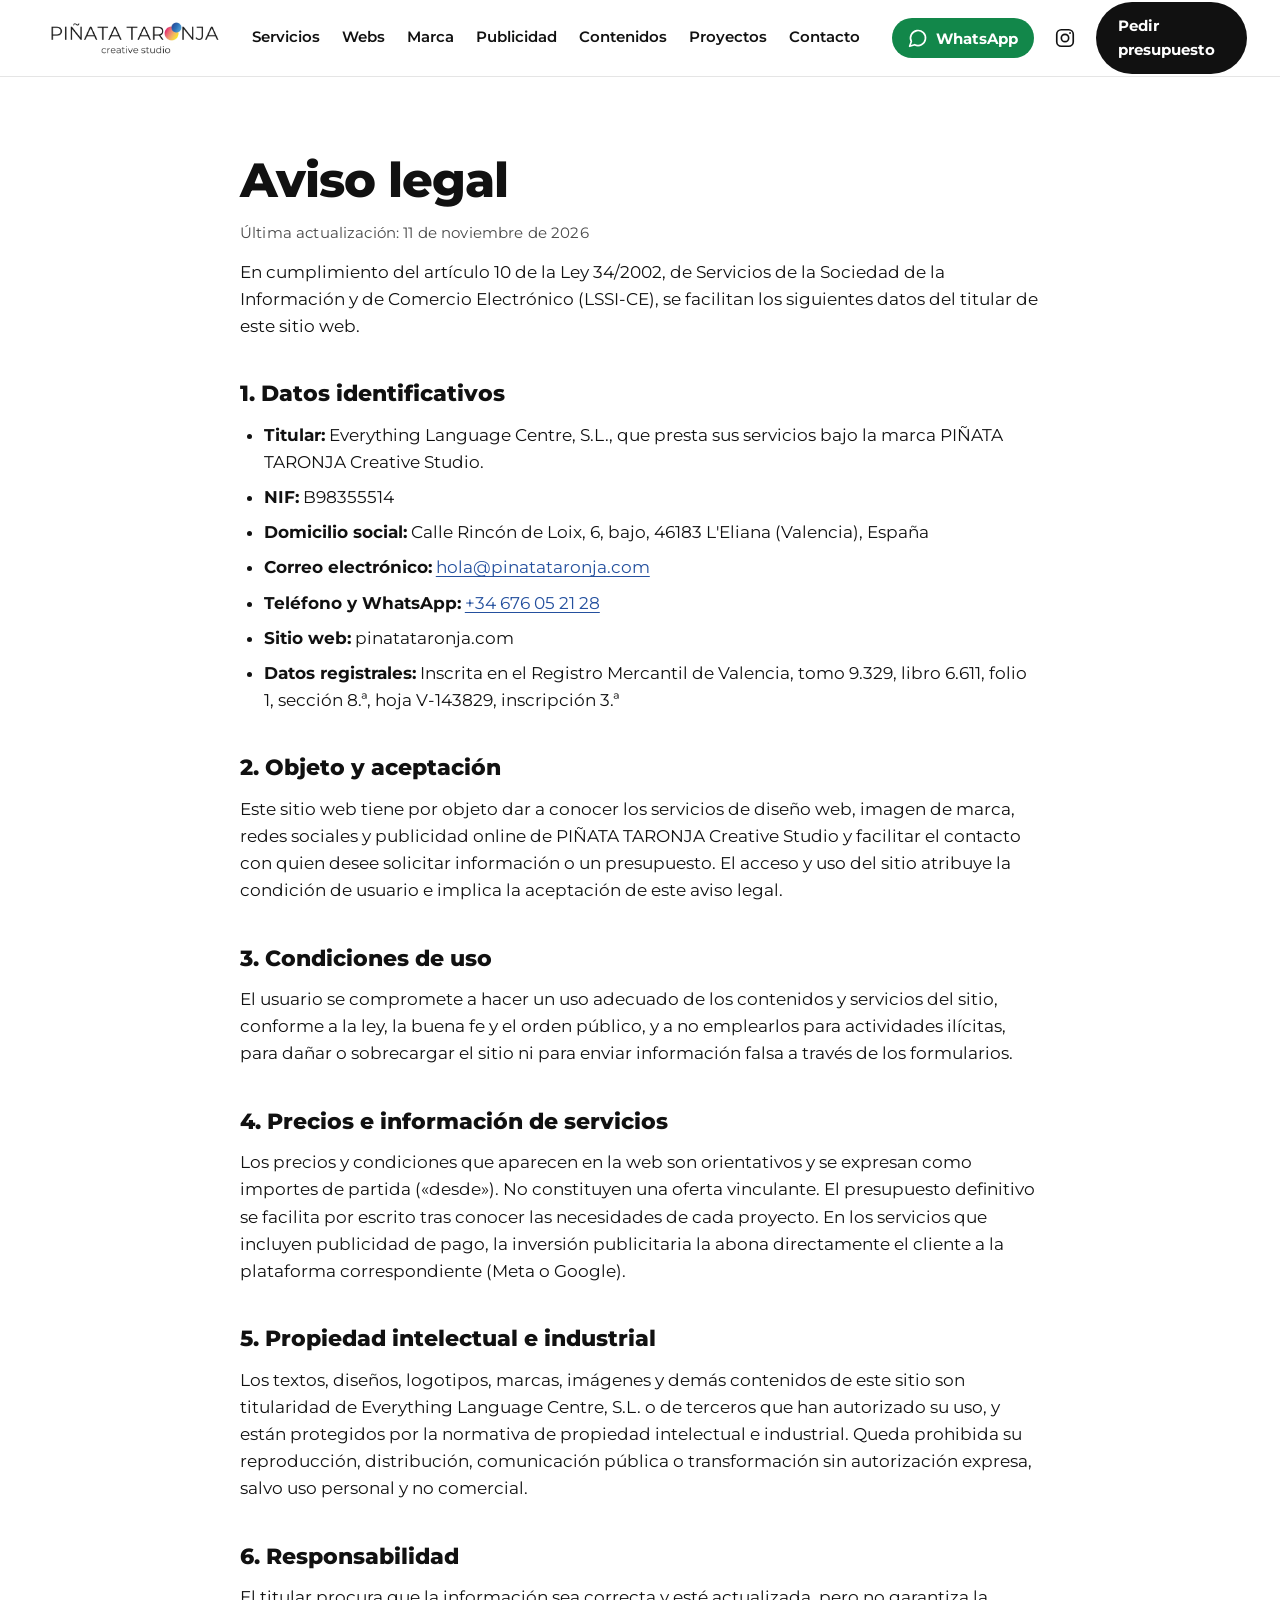
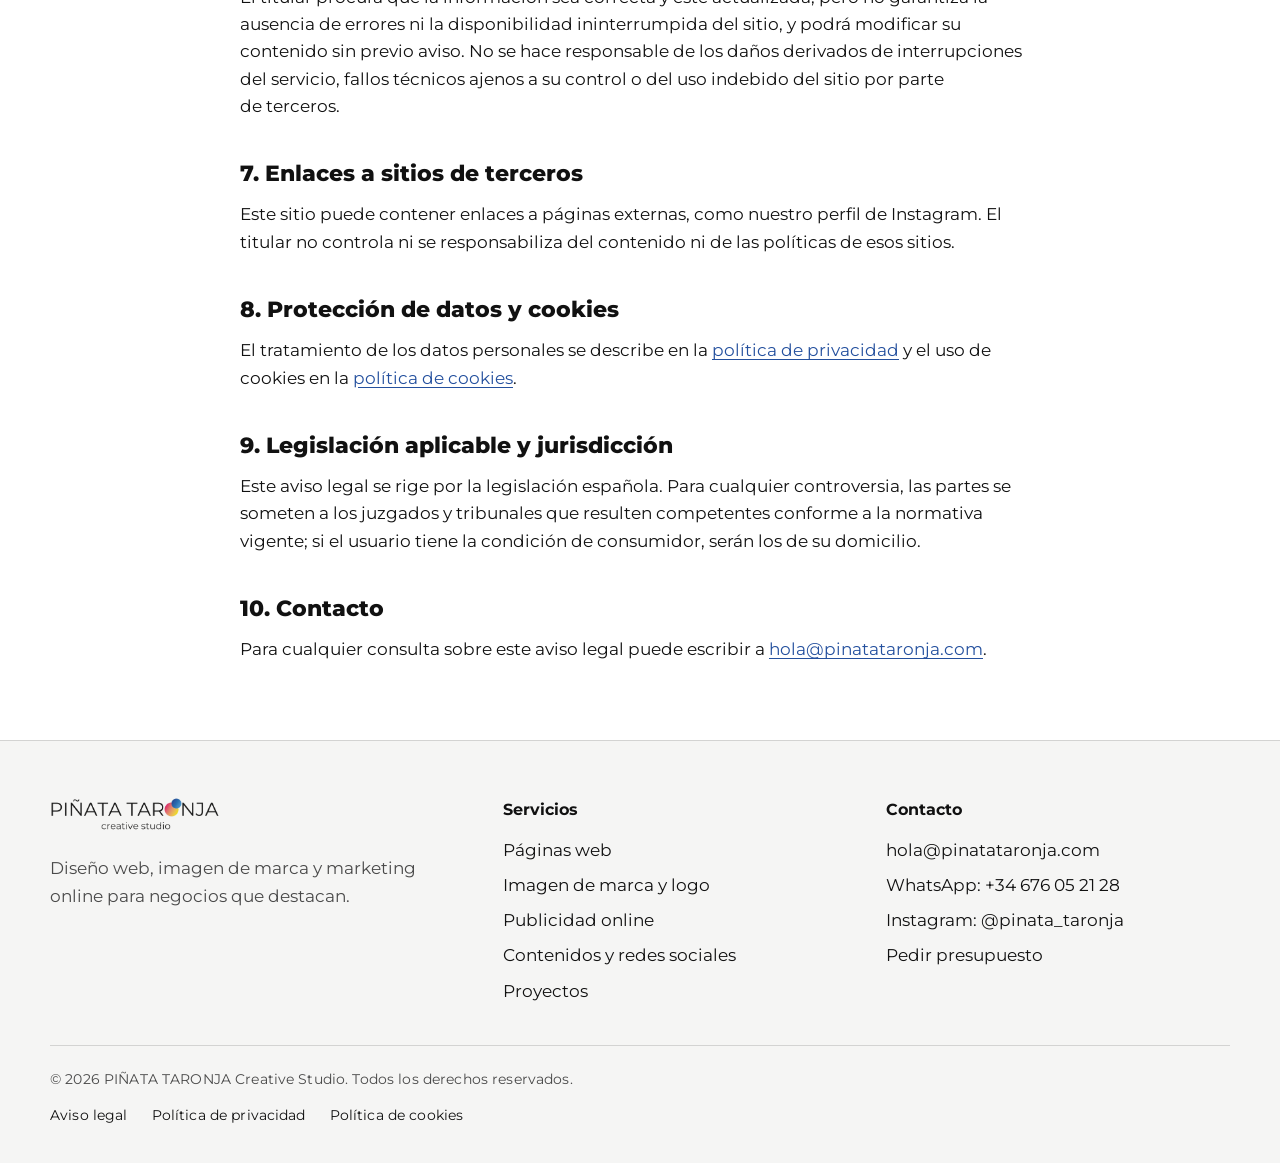
==== commit 5ed31ae6: "Mejoras de diseño: móvil nativo, botones/cabecera/tipografía, animaciones de tarjetas y entrada del " ====
--- a/aviso-legal.html
+++ b/aviso-legal.html
@@ -3,6 +3,8 @@
 <head>
   <meta charset="utf-8">
   <meta name="viewport" content="width=device-width, initial-scale=1">
+  <meta name="theme-color" content="#ffffff">
+  <meta name="color-scheme" content="light">
   <title>Aviso legal · PIÑATA TARONJA</title>
   <meta name="description" content="Aviso legal y datos identificativos del titular de pinatataronja.com.">
   <meta name="robots" content="index, follow">
--- a/css/style.css
+++ b/css/style.css
@@ -61,9 +61,9 @@
   transition: background-color .2s, color .2s, border-color .2s, transform .2s;
 }
 .boton-rosa { background: var(--rosa-fuerte); color: #fff; }
-.boton-rosa:hover { background: #a81e4a; }
+@media (hover: hover) and (pointer: fine) { .boton-rosa:hover { background: #a81e4a; } }
 .boton-linea { border-color: var(--marino); color: var(--marino); background: transparent; }
-.boton-linea:hover { background: var(--marino); color: #fff; }
+@media (hover: hover) and (pointer: fine) { .boton-linea:hover { background: var(--marino); color: #fff; } }
 .boton-pequeno { padding: 10px 20px; font-size: .9375rem; }
 .boton-bloque { width: 100%; }
 
@@ -77,10 +77,10 @@
 .logo img { height: 34px; width: auto; }
 .menu { display: flex; gap: 28px; margin-left: auto; }
 .menu a { text-decoration: none; font-weight: 600; font-size: .9375rem; color: var(--marino); padding: 6px 0; border-bottom: 2px solid transparent; }
-.menu a:hover { border-bottom-color: var(--rosa); }
+@media (hover: hover) and (pointer: fine) { .menu a:hover { border-bottom-color: var(--rosa); } }
 .cabecera-acciones { display: flex; align-items: center; gap: 16px; }
 .icono-ig { display: grid; place-items: center; width: 40px; height: 40px; color: var(--marino); border-radius: 50%; }
-.icono-ig:hover { color: var(--rosa); }
+@media (hover: hover) and (pointer: fine) { .icono-ig:hover { color: var(--rosa); } }
 .icono-ig svg { width: 22px; height: 22px; }
 
 /* ---------- Hero ---------- */
@@ -183,7 +183,7 @@
 .pack-destacado .pack-nota { border-top-color: rgba(255, 255, 255, .5); }
 .pack-destacado .pack-lista li::before { background: var(--amarillo); }
 .pack-destacado .boton { background: #fff; color: var(--rosa-fuerte); }
-.pack-destacado .boton:hover { background: var(--marino); color: #fff; }
+@media (hover: hover) and (pointer: fine) { .pack-destacado .boton:hover { background: var(--marino); color: #fff; } }
 .pack .boton-linea { margin-top: auto; }
 .seccion-marino .pack:not(.pack-destacado) { border-color: transparent; }
 .nota-pie { margin-top: 28px; font-size: .9375rem; color: var(--texto-suave); }
@@ -240,7 +240,7 @@
 .pie h2 { font-size: 1rem; font-weight: 700; margin-bottom: 14px; color: var(--amarillo); }
 .pie ul { display: grid; gap: 8px; }
 .pie a { text-decoration: none; color: rgba(255, 255, 255, .9); }
-.pie a:hover { color: #fff; text-decoration: underline; }
+@media (hover: hover) and (pointer: fine) { .pie a:hover { color: #fff; text-decoration: underline; } }
 .pie p { color: rgba(255, 255, 255, .8); margin-top: 16px; max-width: 24em; }
 .pie .pie-legal { max-width: none; margin-top: 40px; padding-top: 22px; border-top: 1px solid rgba(255, 255, 255, .22); font-size: .875rem; color: rgba(255, 255, 255, .7); }
 
@@ -282,13 +282,13 @@
 }
 h1, h2, h3, .hero h1, .seccion h2, .newsletter h2, .pack h3, .pack-precio { color: #111; }
 .menu a, .icono-ig, .campo label, .lista-servicios li, .casilla a { color: #111; }
-.menu a:hover { border-bottom-color: var(--rosa); }
-.icono-ig:hover { color: var(--rosa); }
+@media (hover: hover) and (pointer: fine) { .menu a:hover { border-bottom-color: var(--rosa); } }
+@media (hover: hover) and (pointer: fine) { .icono-ig:hover { color: var(--rosa); } }
 
 .boton-linea { border-color: #111; color: #111; }
-.boton-linea:hover { background: #111; color: #fff; }
+@media (hover: hover) and (pointer: fine) { .boton-linea:hover { background: #111; color: #fff; } }
 .cabecera .boton-rosa { background: #111; }
-.cabecera .boton-rosa:hover { background: var(--rosa-fuerte); }
+@media (hover: hover) and (pointer: fine) { .cabecera .boton-rosa:hover { background: var(--rosa-fuerte); } }
 
 .etiqueta-cobro { border-color: #111; color: #111; }
 .lista-servicios li::before { width: 10px; height: 10px; background: #111; box-shadow: none; }
@@ -301,7 +301,7 @@
 .pack-destacado h3, .pack-destacado .pack-precio { color: #fff; }
 .pack-destacado .pack-lista li::before { background: var(--amarillo); }
 .pack-destacado .boton { background: #fff; color: var(--marino); }
-.pack-destacado .boton:hover { background: var(--rosa-fuerte); color: #fff; }
+@media (hover: hover) and (pointer: fine) { .pack-destacado .boton:hover { background: var(--rosa-fuerte); color: #fff; } }
 
 /* La sección de Redes y Ads pasa a fondo blanco */
 .seccion-marino { background: #fff; color: var(--texto); }
@@ -312,14 +312,14 @@
 
 .campo input, .campo select, .campo textarea, .fila-email input { border-color: rgba(0, 0, 0, .35); }
 .newsletter .boton-rosa { background: #111; }
-.newsletter .boton-rosa:hover { background: var(--rosa-fuerte); }
+@media (hover: hover) and (pointer: fine) { .newsletter .boton-rosa:hover { background: var(--rosa-fuerte); } }
 
 /* Pie claro */
 .pie { background: var(--fondo-cielo); color: #111; border-top: 1px solid var(--linea); }
 .pie .logo-pie { background: transparent; padding: 0; }
 .pie h2 { color: #111; }
 .pie a { color: #111; }
-.pie a:hover { color: var(--rosa-fuerte); }
+@media (hover: hover) and (pointer: fine) { .pie a:hover { color: var(--rosa-fuerte); } }
 .pie p { color: var(--texto-suave); }
 .pie .pie-legal { border-top-color: var(--linea); color: var(--texto-suave); }
 
@@ -344,8 +344,8 @@
 .pack-destacado.pack-azul .pack-nota, .pack-destacado.pack-rosa .pack-nota { border-top-color: rgba(255, 255, 255, .6); }
 .pack-destacado.pack-azul .boton { background: #fff; color: var(--marino); }
 .pack-destacado.pack-rosa .boton { background: #fff; color: var(--rosa-fuerte); }
-.pack-destacado.pack-azul .boton:hover { background: var(--marino); color: #fff; }
-.pack-destacado.pack-rosa .boton:hover { background: #111; color: #fff; }
+@media (hover: hover) and (pointer: fine) { .pack-destacado.pack-azul .boton:hover { background: var(--marino); color: #fff; } }
+@media (hover: hover) and (pointer: fine) { .pack-destacado.pack-rosa .boton:hover { background: #111; color: #fff; } }
 
 /* Fotos nuevas */
 .banda-foto img { height: clamp(200px, 30vw, 420px); object-position: center 62%; }
@@ -380,7 +380,7 @@
 .legal p, .legal ul { margin-top: 14px; }
 .legal ul { list-style: disc; padding-left: 1.4em; display: grid; gap: 8px; }
 .legal a { color: var(--marino); text-underline-offset: 3px; }
-.legal a:hover { color: var(--rosa-fuerte); }
+@media (hover: hover) and (pointer: fine) { .legal a:hover { color: var(--rosa-fuerte); } }
 .legal .pendiente { background: var(--amarillo); color: #111; padding: 0 4px; }
 .pie-enlaces { display: flex; flex-wrap: wrap; gap: 8px 24px; margin-top: 14px; font-size: .875rem; }
 
@@ -390,7 +390,7 @@
 /* Botón de WhatsApp de la cabecera: verde con texto e icono blancos (contraste AA) */
 .boton-wa { display: inline-flex; align-items: center; gap: 8px; background: #12874a; color: #fff; font-weight: 700; font-size: .9375rem; padding: 10px 16px; border-radius: 999px; text-decoration: none; line-height: 1; }
 .boton-wa svg { width: 20px; height: 20px; }
-.boton-wa:hover { background: #0e6e3b; color: #fff; }
+@media (hover: hover) and (pointer: fine) { .boton-wa:hover { background: #0e6e3b; color: #fff; } }
 .boton-wa:focus-visible { outline: 3px solid #111; outline-offset: 2px; }
 @media (max-width: 480px) { .boton-wa { padding: 9px 12px; } .cabecera-acciones { gap: 10px; } }
 
@@ -401,16 +401,87 @@
 .proyectos { display: grid; grid-template-columns: repeat(auto-fit, minmax(300px, 1fr)); gap: 32px; }
 .proyecto { display: flex; flex-direction: column; }
 .proyecto-imagen { display: block; border: 1px solid var(--linea); border-radius: 16px; overflow: hidden; margin-bottom: 16px; }
-.proyecto-imagen img { display: block; width: 100%; height: auto; transition: transform .35s ease; }
-.proyecto-imagen:hover img { transform: scale(1.03); }
+.proyecto-imagen img { display: block; width: 100%; height: auto; }
+@media (hover: hover) and (pointer: fine) { .proyecto:hover .proyecto-imagen img { transform: scale(1.04); } }
 .proyecto-tipo { font-size: .8125rem; font-weight: 700; letter-spacing: .04em; text-transform: uppercase; color: var(--rosa-fuerte); margin: 0 0 4px; }
 .proyecto h2 { font-size: 1.375rem; margin: 0 0 8px; }
 .proyecto p:not(.proyecto-tipo) { color: var(--texto-suave); margin: 0 0 12px; }
 .proyecto-enlace { margin-top: auto; font-weight: 700; color: var(--marino); text-decoration: none; }
-.proyecto-enlace:hover { text-decoration: underline; }
+@media (hover: hover) and (pointer: fine) { .proyecto-enlace:hover { text-decoration: underline; } }
 .proyectos-cta { margin-top: clamp(40px, 6vw, 72px); text-align: center; }
 .proyectos-cta p { font-size: 1.25rem; font-weight: 700; margin: 0 0 16px; }
 @media (prefers-reduced-motion: reduce) { .proyecto-imagen img { transition: none; } }
 .sr-only { position: absolute; width: 1px; height: 1px; margin: -1px; padding: 0; overflow: hidden; clip: rect(0 0 0 0); white-space: nowrap; border: 0; }
 .logo { flex-shrink: 0; }
 .menu { gap: 22px; }
+
+/* =====================================================
+   Mejoras de diseño y móvil (nov 2026)
+   mobile-native · emil-design-eng · apple-design
+   ===================================================== */
+:root { --ease-out: cubic-bezier(0.23, 1, 0.32, 1); }
+
+/* Móvil: sin destello gris al tocar, sin retardo de toque, sin inflar el texto en horizontal */
+html { -webkit-tap-highlight-color: transparent; -webkit-text-size-adjust: 100%; text-size-adjust: 100%; }
+a, button, label, select, summary, input[type="checkbox"] { touch-action: manipulation; }
+/* Los controles no seleccionan su texto al mantener pulsado (el contenido sí) */
+.boton, .boton-wa, .icono-ig, .menu a { -webkit-user-select: none; user-select: none; -webkit-touch-callout: none; }
+/* iOS hace zoom si un campo tiene menos de 16 px: este es el suelo */
+.campo input, .campo select, .campo textarea, .fila-email input { font-size: max(16px, 1rem); }
+
+/* Botones: respuesta inmediata al pulsar, transiciones solo de lo que cambia */
+.boton, .boton-wa {
+  transition: background-color .2s ease, color .2s ease, border-color .2s ease, transform 160ms var(--ease-out);
+}
+.boton:active, .boton-wa:active { transform: scale(.97); }
+.icono-ig { transition: color .2s ease, transform 160ms var(--ease-out); }
+.icono-ig:active { transform: scale(.92); }
+.menu a { transition: border-color .2s ease, color .2s ease; }
+
+/* Cabecera: material translúcido (el contenido pasa por debajo) */
+.cabecera {
+  background: rgba(255, 255, 255, .8);
+  -webkit-backdrop-filter: saturate(180%) blur(18px); backdrop-filter: saturate(180%) blur(18px);
+  border-bottom-color: rgba(0, 0, 0, .1);
+}
+@media (prefers-reduced-transparency: reduce) {
+  .cabecera { background: #fff; -webkit-backdrop-filter: none; backdrop-filter: none; }
+}
+
+/* Tipografía: el espaciado de letras depende del tamaño (más cerrado cuanto más grande), interlineado inverso */
+.hero h1 { letter-spacing: -0.032em; line-height: 1.03; }
+.seccion h2, .newsletter h2 { letter-spacing: -0.025em; }
+.pack h3, .proyecto h2 { letter-spacing: -0.012em; }
+.pack-precio { font-variant-numeric: lining-nums tabular-nums; }
+.hero-texto, .seccion-cabecera p { letter-spacing: -0.005em; }
+.pack-nota, .pack-precio small, .pie-legal, .legal-fecha, .etiqueta-cobro, .pie-enlaces, .nota-pie { letter-spacing: .01em; }
+p, li { text-wrap: pretty; }
+
+/* Tarjetas: entran al hacer scroll (suben 14 px y se funden en .5 s, escalonadas) */
+.js .pack, .js .proyecto {
+  opacity: 0; transform: translateY(14px);
+  transition: opacity .5s var(--ease-out) var(--retardo, 0s), transform .5s var(--ease-out) var(--retardo, 0s);
+}
+.js .pack.visto, .js .proyecto.visto { opacity: 1; transform: none; }
+/* La imagen empieza un 7 % más grande y se asienta (.9 s); el zoom al pasar el ratón es aparte */
+.proyecto-imagen img {
+  scale: 1;
+  transition: scale .9s var(--ease-out) var(--retardo, 0s), transform .35s var(--ease-out);
+}
+.js .proyecto:not(.visto) .proyecto-imagen img { scale: 1.07; }
+
+/* Entrada del hero (~2 s): primero el titular con desenfoque que se aclara, luego texto, pregunta y botones */
+@keyframes hero-titular { from { opacity: 0; filter: blur(14px); transform: translateY(10px); } to { opacity: 1; filter: blur(0); transform: none; } }
+@keyframes hero-sube { from { opacity: 0; transform: translateY(14px); } to { opacity: 1; transform: none; } }
+.hero h1 { animation: hero-titular 1s var(--ease-out) .1s backwards; }
+.hero-texto { animation: hero-sube .7s var(--ease-out) .85s backwards; }
+.hero-pregunta { animation: hero-sube .7s var(--ease-out) 1.05s backwards; }
+.hero-botones { animation: hero-sube .7s var(--ease-out) 1.3s backwards; }
+
+@media (prefers-reduced-motion: reduce) {
+  .hero h1, .hero-texto, .hero-pregunta, .hero-botones { animation: none; }
+  .js .pack, .js .proyecto { transform: none; transition: opacity .25s ease; }
+  .js .proyecto:not(.visto) .proyecto-imagen img { scale: 1; }
+  .proyecto-imagen img, .boton, .boton-wa, .icono-ig { transition: none; }
+  .boton:active, .boton-wa:active, .icono-ig:active { transform: none; }
+}
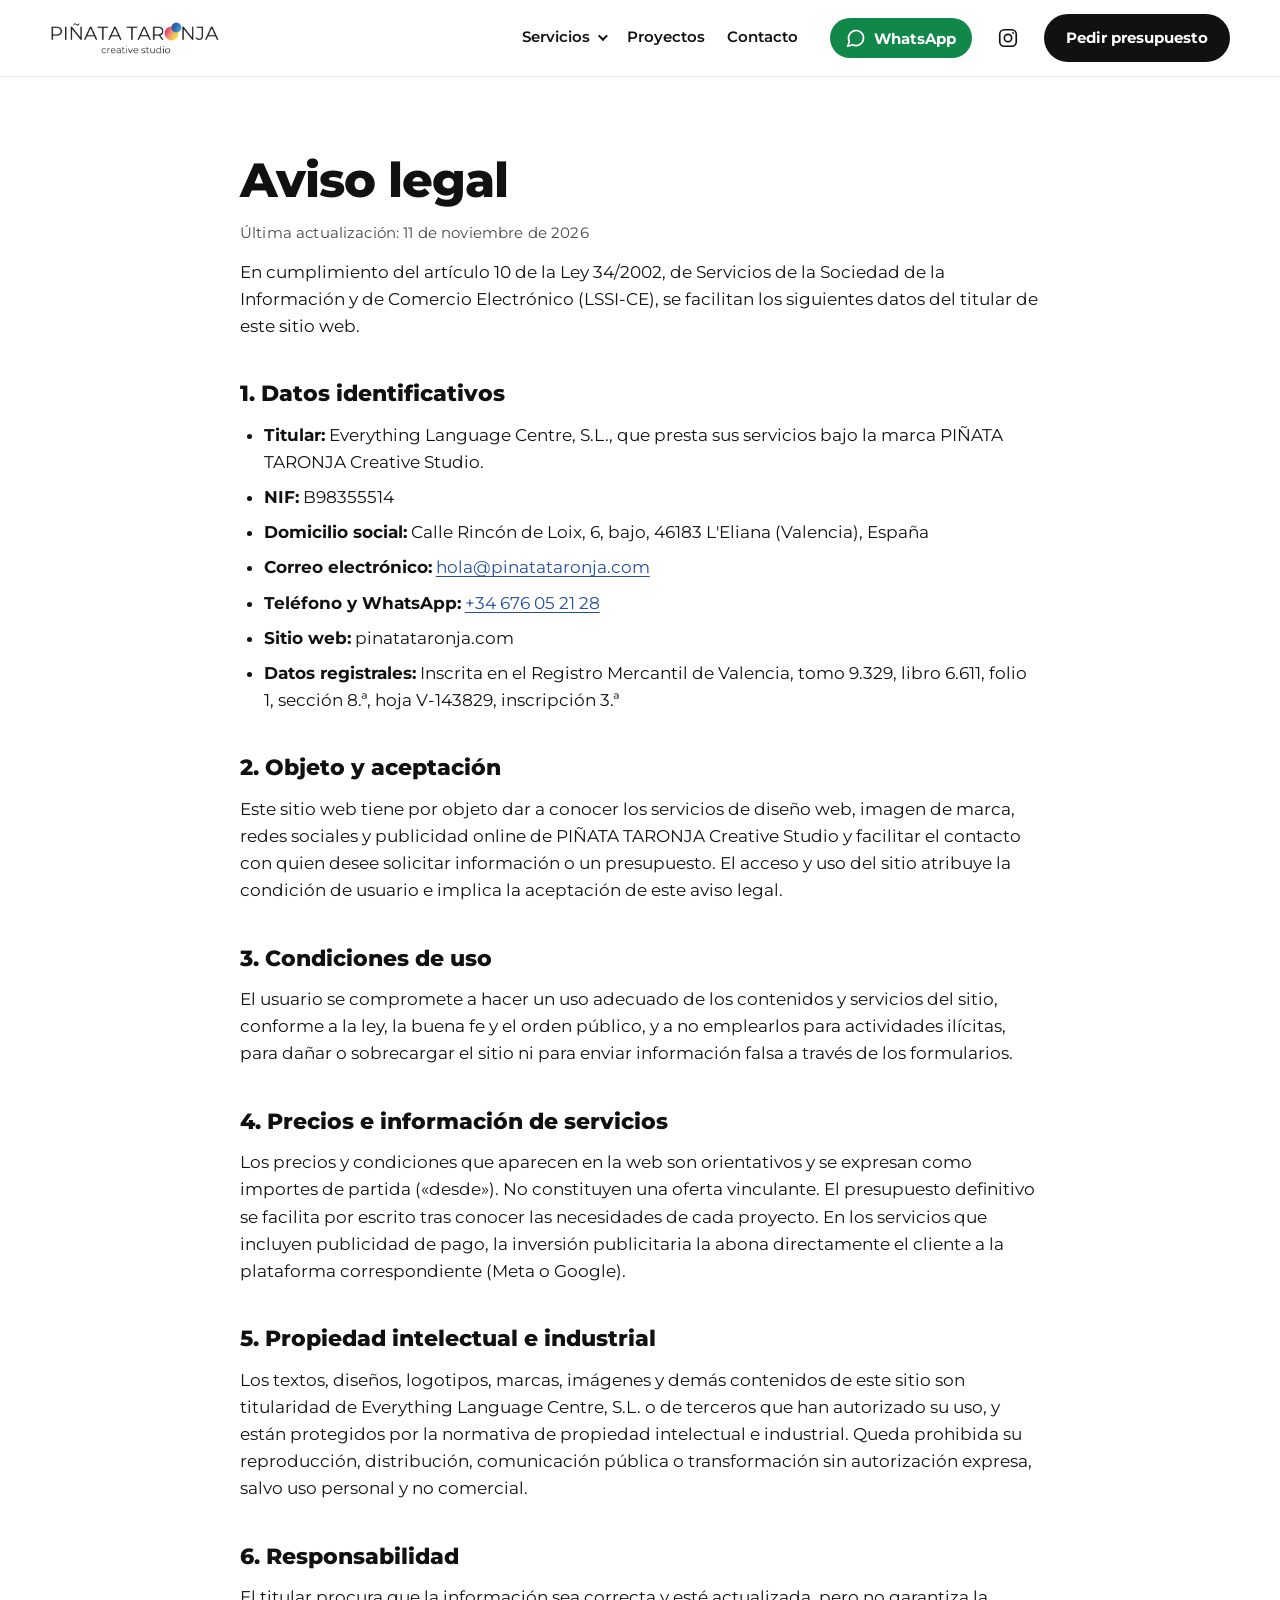
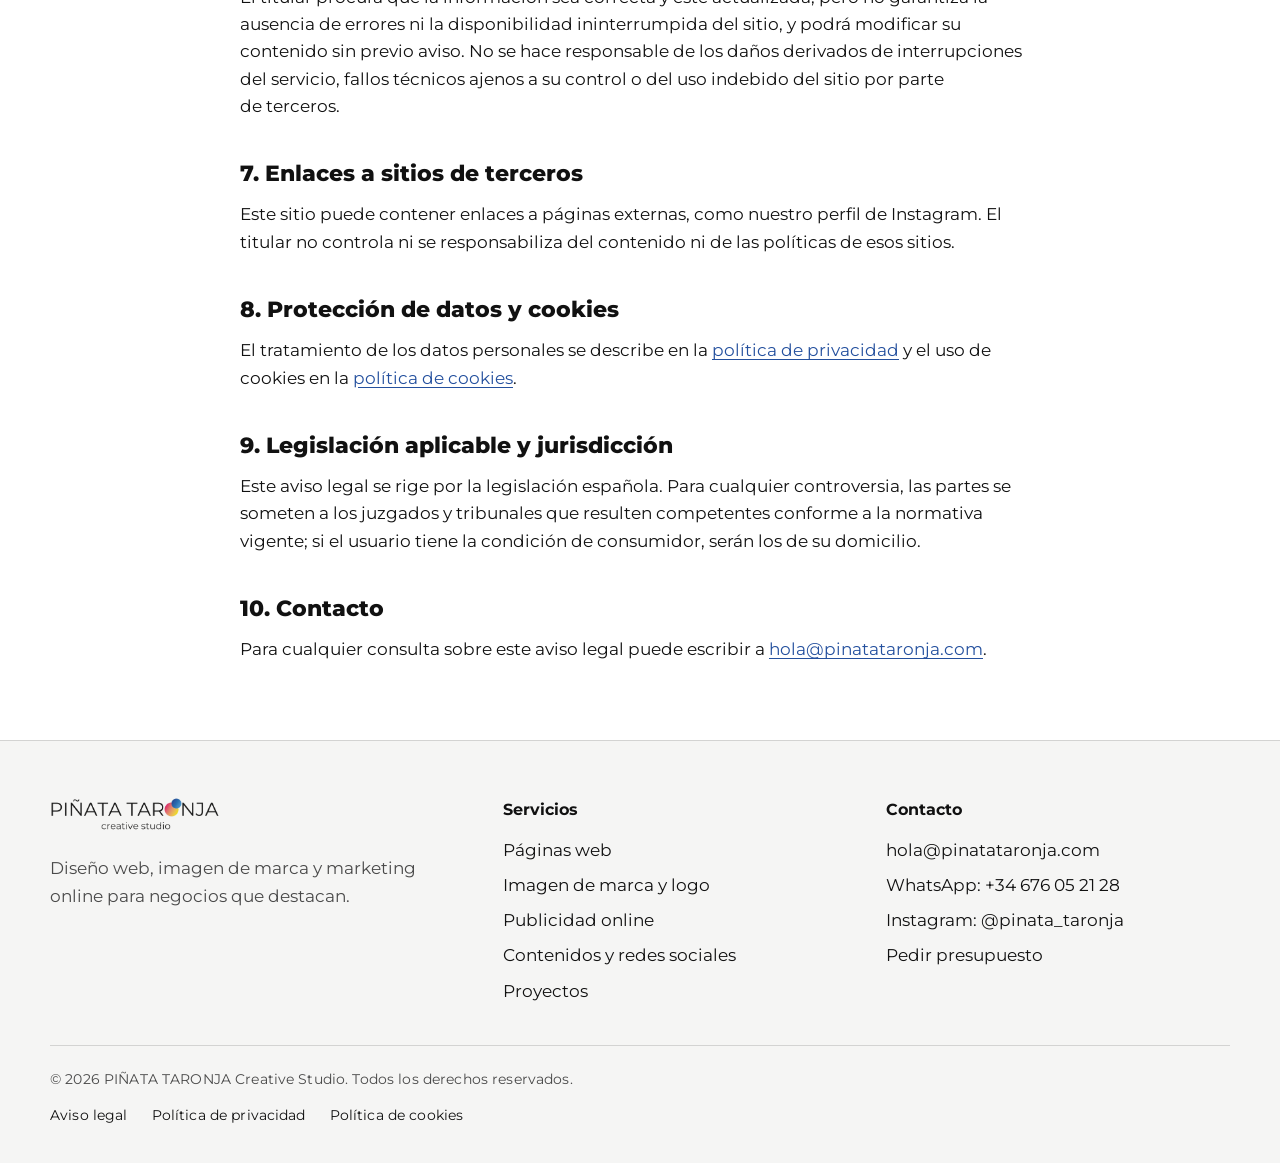
==== commit 9e5292a6: "Menú de escritorio: Servicios con desplegable; Proyectos y Contacto sueltos Co-Authored-By: Claude S" ====
--- a/aviso-legal.html
+++ b/aviso-legal.html
@@ -18,18 +18,23 @@
 <header class="cabecera">
     <div class="contenedor cabecera-interior">
       <a class="logo" href="/" aria-label="PIÑATA TARONJA Creative Studio, inicio"><img src="img/logo.webp" alt="PIÑATA TARONJA Creative Studio" width="184" height="34"></a>
-      <nav class="menu" aria-label="Principal">
-        <a href="/#servicios">Servicios</a>
-        <a href="/#webs">Webs</a>
-        <a href="/#marca">Marca</a>
-        <a href="/#publicidad">Publicidad</a>
-        <a href="/#contenidos">Contenidos</a>
+      <nav class="menu" id="menu-principal" aria-label="Principal">
+        <div class="menu-grupo">
+          <a class="menu-servicios" href="/#servicios" aria-haspopup="true" aria-expanded="false">Servicios</a>
+          <div class="menu-submenu">
+            <a href="/#webs">Webs</a>
+            <a href="/#marca">Marca</a>
+            <a href="/#publicidad">Publicidad</a>
+            <a href="/#contenidos">Contenidos</a>
+          </div>
+        </div>
         <a href="/proyectos">Proyectos</a>
         <a href="/#contacto">Contacto</a>
       </nav>
       <div class="cabecera-acciones">
         <a class="boton-wa" href="https://wa.me/34676052128?text=Hola%2C%20quiero%20informaci%C3%B3n%20sobre%20vuestros%20servicios" target="_blank" rel="noopener noreferrer" aria-label="Escríbenos por WhatsApp"><svg viewBox="0 0 24 24" fill="none" stroke="currentColor" stroke-width="2" stroke-linecap="round" stroke-linejoin="round" aria-hidden="true"><path d="M7.9 20A9 9 0 1 0 4 16.1L2 22Z"/></svg><span>WhatsApp</span></a>
         <a class="icono-ig" href="https://www.instagram.com/pinata_taronja/" target="_blank" rel="noopener noreferrer" aria-label="Instagram de PIÑATA TARONJA"><svg viewBox="0 0 24 24" fill="none" stroke="currentColor" stroke-width="1.8" stroke-linecap="round" stroke-linejoin="round" aria-hidden="true"><rect x="3" y="3" width="18" height="18" rx="5"/><circle cx="12" cy="12" r="4"/><circle cx="17.5" cy="6.5" r="1" fill="currentColor" stroke="none"/></svg></a>
+        <button class="menu-boton" type="button" aria-expanded="false" aria-controls="menu-principal" aria-label="Abrir menú"><span></span><span></span><span></span></button>
         <a class="boton boton-rosa boton-pequeno" href="/#contacto">Pedir presupuesto</a>
       </div>
     </div>
@@ -111,5 +116,6 @@
       <nav class="pie-enlaces" aria-label="Información legal"><a href="aviso-legal">Aviso legal</a><a href="privacidad">Política de privacidad</a><a href="cookies">Política de cookies</a></nav>
     </div>
   </footer>
+  <script src="js/main.js"></script>
 </body>
 </html>
--- a/css/style.css
+++ b/css/style.css
@@ -485,3 +485,71 @@
   .proyecto-imagen img, .boton, .boton-wa, .icono-ig { transition: none; }
   .boton:active, .boton-wa:active, .icono-ig:active { transform: none; }
 }
+
+/* ---------- Menú móvil: botón con panel desplegable (por debajo de 760 px) ---------- */
+.menu-boton { display: none; }
+@media (max-width: 760px) {
+  .cabecera-interior { gap: 12px; }
+  .menu-boton {
+    display: grid; place-content: center; gap: 5px; width: 44px; height: 44px; padding: 0;
+    background: transparent; border: 0; border-radius: 50%; color: #111; cursor: pointer;
+    transition: transform 160ms var(--ease-out);
+  }
+  .menu-boton:active { transform: scale(.92); }
+  .menu-boton span { display: block; width: 22px; height: 2px; border-radius: 2px; background: currentColor; transition: transform .25s var(--ease-out), opacity .2s ease; }
+  .menu-boton[aria-expanded="true"] span:nth-child(1) { transform: translateY(7px) rotate(45deg); }
+  .menu-boton[aria-expanded="true"] span:nth-child(2) { opacity: 0; }
+  .menu-boton[aria-expanded="true"] span:nth-child(3) { transform: translateY(-7px) rotate(-45deg); }
+
+  .menu {
+    display: flex; flex-direction: column; gap: 0; margin: 0;
+    position: absolute; top: 100%; left: 0; right: 0; padding: 4px 24px 20px;
+    background: #fff;
+    border-bottom: 1px solid rgba(0, 0, 0, .1); box-shadow: 0 18px 30px -18px rgba(0, 0, 0, .25);
+    visibility: hidden; opacity: 0; transform: translateY(-8px); pointer-events: none;
+    transition: opacity .2s var(--ease-out), transform .2s var(--ease-out), visibility 0s linear .2s;
+  }
+  .menu.abierto { visibility: visible; opacity: 1; transform: none; pointer-events: auto; transition-delay: 0s; }
+  .menu a { padding: 15px 0; font-size: 1.0625rem; border-bottom: 1px solid rgba(0, 0, 0, .08); }
+  .menu a:last-child { border-bottom: 0; }
+}
+@media (max-width: 480px) {
+  .logo img { height: 30px; }
+  .boton-wa { padding: 0; width: 44px; height: 44px; justify-content: center; }
+  .boton-wa span { position: absolute; width: 1px; height: 1px; overflow: hidden; clip: rect(0 0 0 0); white-space: nowrap; }
+  .cabecera-acciones { gap: 4px; }
+}
+@media (prefers-reduced-motion: reduce) {
+  .menu, .menu-boton, .menu-boton span { transition: none; }
+}
+@media (max-width: 370px) { .logo img { height: 26px; } .cabecera-interior { gap: 8px; } }
+@media (max-width: 330px) { .icono-ig { display: none; } } /* el Instagram sigue en el pie */
+
+/* Menú: Servicios despliega su submenú (Webs, Marca, Publicidad, Contenidos) al hacer clic, en escritorio y en móvil */
+@keyframes sub-entra { from { opacity: 0; transform: translateY(-4px); } to { opacity: 1; transform: none; } }
+.menu-grupo { position: relative; }
+.menu .menu-servicios { display: inline-flex; align-items: center; gap: 8px; }
+.menu .menu-servicios::after {
+  content: ""; width: 7px; height: 7px; border: solid currentColor; border-width: 0 2px 2px 0;
+  transform: rotate(45deg) translateY(-2px); transition: transform .2s var(--ease-out);
+}
+.menu.sub-abierto .menu-servicios { border-bottom-color: var(--rosa); }
+.menu.sub-abierto .menu-servicios::after { transform: rotate(225deg) translateY(-2px); }
+.menu-submenu {
+  display: none; position: absolute; top: calc(100% + 16px); left: -18px; min-width: 210px; z-index: 60;
+  padding: 8px; background: #fff; border: 1px solid var(--linea); border-radius: 16px;
+  box-shadow: 0 18px 40px -16px rgba(0, 0, 0, .28);
+}
+.menu.sub-abierto .menu-submenu { display: block; animation: sub-entra .18s var(--ease-out) backwards; }
+.menu-submenu a { display: block; padding: 11px 14px; border-bottom: 0; border-radius: 10px; font-weight: 600; }
+@media (hover: hover) and (pointer: fine) { .menu-submenu a:hover { background: var(--fondo-cielo); } }
+@media (max-width: 760px) {
+  .menu-grupo { position: static; }
+  .menu .menu-servicios { display: flex; justify-content: space-between; }
+  .menu .menu-servicios::after { margin-right: 4px; }
+  .menu-submenu { position: static; min-width: 0; padding: 0; background: none; border: 0; border-radius: 0; box-shadow: none; }
+  .menu-submenu a { padding: 15px 0 15px 18px; border-bottom: 1px solid rgba(0, 0, 0, .08); border-radius: 0; font-weight: 500; font-size: 1rem; }
+  .menu a:last-child { border-bottom: 1px solid rgba(0, 0, 0, .08); }
+  .menu > a:last-child { border-bottom: 0; }
+}
+@media (prefers-reduced-motion: reduce) { .menu.sub-abierto .menu-submenu { animation: none; } .menu .menu-servicios::after { transition: none; } }
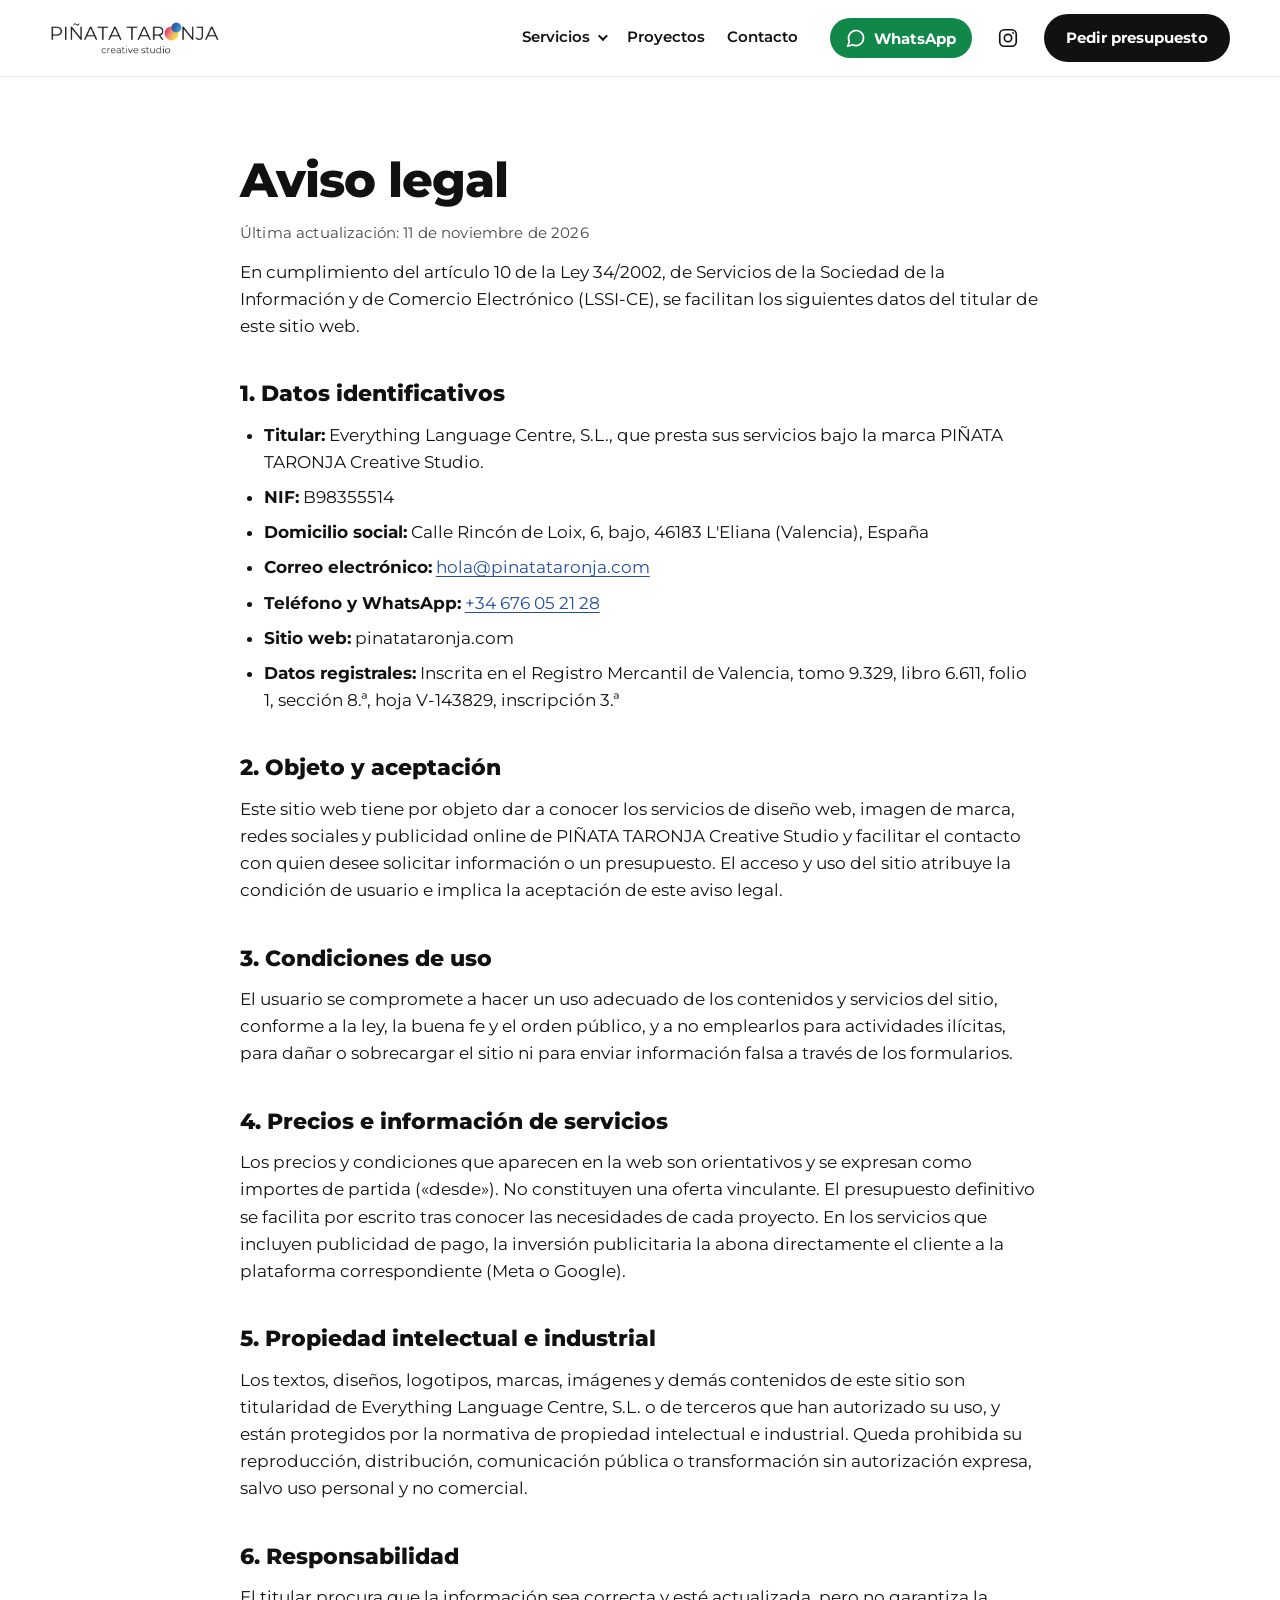
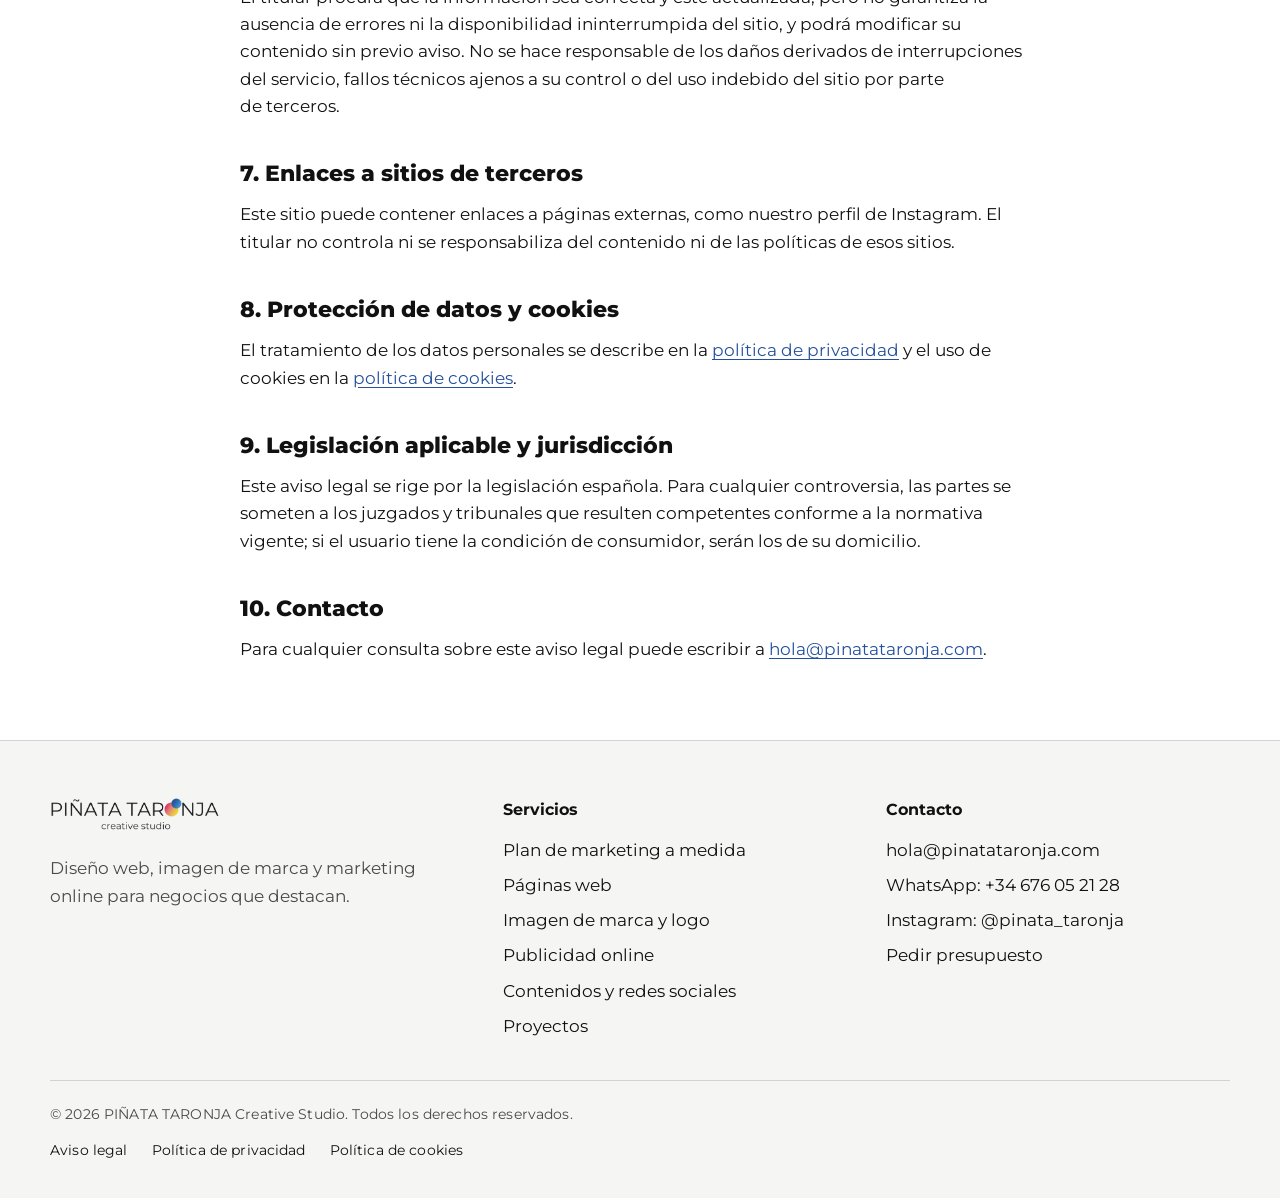
==== commit 58e6017f: "Plan de marketing a medida como servicio principal; packs en segundo plano Co-Authored-By: Claude So" ====
--- a/aviso-legal.html
+++ b/aviso-legal.html
@@ -22,6 +22,7 @@
         <div class="menu-grupo">
           <a class="menu-servicios" href="/#servicios" aria-haspopup="true" aria-expanded="false">Servicios</a>
           <div class="menu-submenu">
+            <a href="/#a-medida">Plan a medida</a>
             <a href="/#webs">Webs</a>
             <a href="/#marca">Marca</a>
             <a href="/#publicidad">Publicidad</a>
@@ -95,6 +96,7 @@
         <div>
           <h2>Servicios</h2>
           <ul>
+            <li><a href="/#a-medida">Plan de marketing a medida</a></li>
             <li><a href="/#webs">Páginas web</a></li>
             <li><a href="/#marca">Imagen de marca y logo</a></li>
             <li><a href="/#publicidad">Publicidad online</a></li>
--- a/css/style.css
+++ b/css/style.css
@@ -458,11 +458,11 @@
 p, li { text-wrap: pretty; }
 
 /* Tarjetas: entran al hacer scroll (suben 14 px y se funden en .5 s, escalonadas) */
-.js .pack, .js .proyecto {
+.js .pack, .js .proyecto, .js .metodo li {
   opacity: 0; transform: translateY(14px);
   transition: opacity .5s var(--ease-out) var(--retardo, 0s), transform .5s var(--ease-out) var(--retardo, 0s);
 }
-.js .pack.visto, .js .proyecto.visto { opacity: 1; transform: none; }
+.js .pack.visto, .js .proyecto.visto, .js .metodo li.visto { opacity: 1; transform: none; }
 /* La imagen empieza un 7 % más grande y se asienta (.9 s); el zoom al pasar el ratón es aparte */
 .proyecto-imagen img {
   scale: 1;
@@ -553,3 +553,62 @@
   .menu > a:last-child { border-bottom: 0; }
 }
 @media (prefers-reduced-motion: reduce) { .menu.sub-abierto .menu-submenu { animation: none; } .menu .menu-servicios::after { transition: none; } }
+
+
+/* =====================================================
+   Plan de marketing a medida (servicio principal) y packs en segundo plano
+   ===================================================== */
+.hero h1 { font-size: clamp(2.25rem, 4.6vw, 4rem); }
+
+.sobretitulo { margin: 0 0 14px; font-weight: 700; font-size: .875rem; letter-spacing: .08em; text-transform: uppercase; color: var(--rosa-fuerte); }
+.seccion-cabecera .sobretitulo { font-size: .875rem; color: var(--rosa-fuerte); }
+
+/* Método en 4 pasos: círculos de la marca unidos por una línea */
+.metodo { list-style: none; margin: 0; padding: 0; display: grid; grid-template-columns: repeat(4, 1fr); gap: 24px; }
+.metodo li { position: relative; }
+.metodo li:not(:last-child)::before {
+  content: ""; position: absolute; top: 35px; left: 88px; right: -12px; height: 2px; background: var(--linea);
+}
+.metodo-circulo {
+  display: grid; place-items: center; width: 72px; height: 72px; border-radius: 50%;
+  background: var(--c); color: var(--t); font-weight: 800; font-size: 1.75rem; line-height: 1;
+  position: relative; z-index: 1;
+}
+.metodo h3 { margin-top: 20px; font-weight: 800; font-size: 1.25rem; line-height: 1.2; }
+.metodo p { margin-top: 8px; color: var(--texto-suave); }
+
+.ventajas { list-style: none; margin: clamp(36px, 5vw, 56px) 0 0; padding: 0; display: grid; grid-template-columns: repeat(2, 1fr); gap: 12px 40px; }
+.ventajas li { position: relative; padding-left: 28px; font-weight: 600; }
+.ventajas li::before { content: ""; position: absolute; left: 0; top: .5em; width: 12px; height: 12px; border-radius: 50%; background: var(--rosa); }
+.ventajas li:nth-child(2)::before { background: var(--coral); }
+.ventajas li:nth-child(3)::before { background: var(--amarillo); box-shadow: inset 0 0 0 1.5px rgba(0, 0, 0, .25); }
+.ventajas li:nth-child(4)::before { background: var(--marino); }
+
+.a-medida-cta { display: flex; flex-wrap: wrap; align-items: center; gap: 16px 24px; margin-top: clamp(32px, 4vw, 48px); }
+.a-medida-cta p { margin: 0; color: var(--texto-suave); font-weight: 600; }
+
+/* Packs: bloque secundario, más ligero que la sección principal */
+.bloque-packs { background: var(--fondo-cielo); border-top: 1px solid var(--linea); }
+.bloque-packs .seccion { background: transparent; color: var(--texto); padding-block: clamp(36px, 5vw, 64px); }
+.bloque-packs .seccion + .seccion { border-top: 1px solid var(--linea); }
+.bloque-packs .seccion-cabecera { margin-bottom: clamp(24px, 3.5vw, 36px); }
+.bloque-packs .seccion h2 { font-size: clamp(1.375rem, 2.4vw, 1.875rem); }
+.bloque-packs #servicios h2 { font-size: clamp(1.5rem, 2.8vw, 2.125rem); }
+.bloque-packs .seccion-cabecera p { font-size: 1rem; }
+.bloque-packs .pack { background: #fff; }
+.bloque-packs .pack-destacado { background: var(--marino); }
+
+@media (max-width: 960px) {
+  .metodo { grid-template-columns: 1fr 1fr; row-gap: 40px; }
+  .metodo li::before { display: none; }
+}
+@media (max-width: 760px) {
+  .metodo { grid-template-columns: 1fr; row-gap: 28px; }
+  .metodo li { display: grid; grid-template-columns: 64px 1fr; column-gap: 18px; align-items: start; }
+  .metodo-circulo { grid-row: 1 / span 2; width: 64px; height: 64px; font-size: 1.5rem; }
+  .metodo h3 { margin-top: 0; align-self: end; }
+  .metodo p { margin-top: 4px; }
+  .metodo li:not(:last-child)::before { display: block; top: 70px; bottom: -22px; left: 31px; right: auto; width: 2px; height: auto; }
+  .ventajas { grid-template-columns: 1fr; }
+  .a-medida-cta .boton { width: 100%; justify-content: center; text-align: center; }
+}
